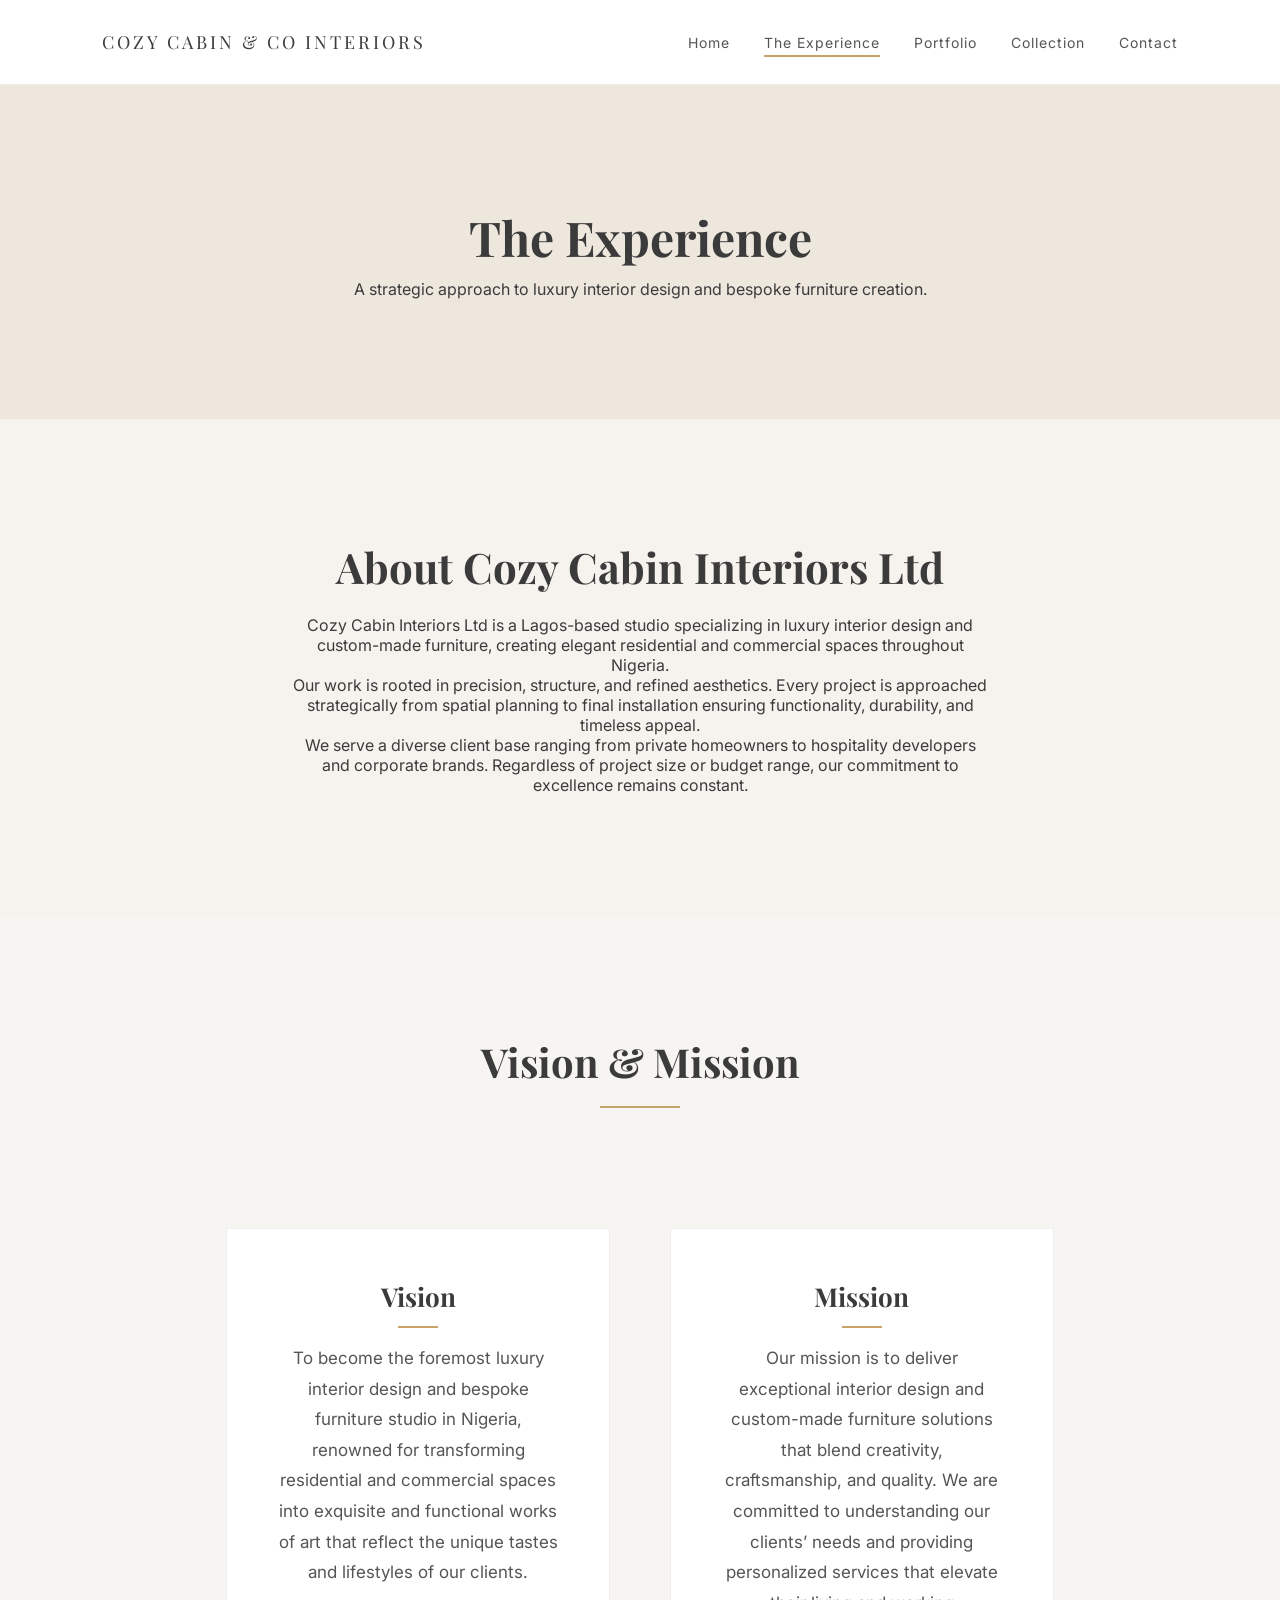
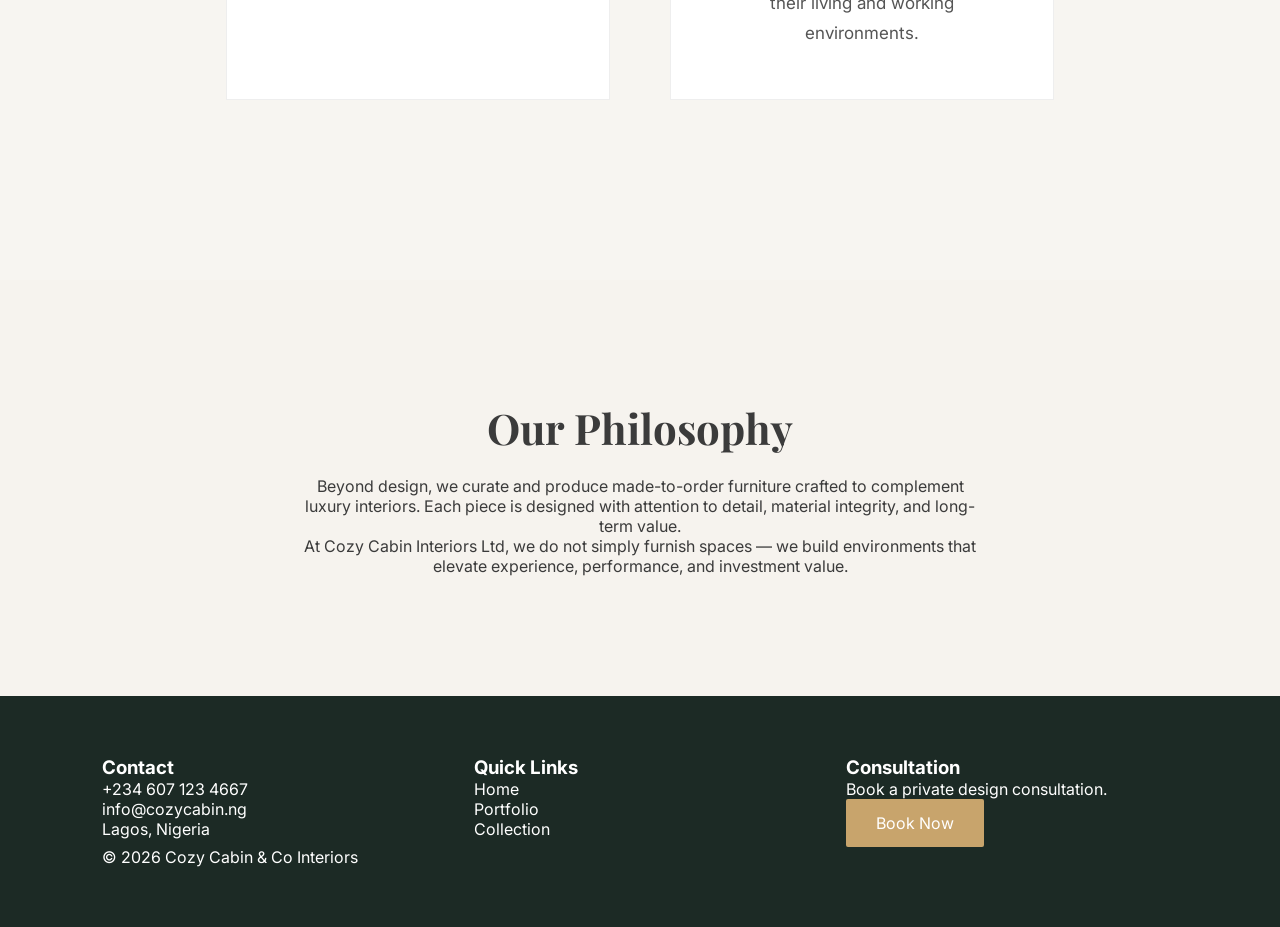
==== about.html @ 45fb8bc0 "Add files via upload" ====
<!DOCTYPE html>
<html lang="en">

<head>

<meta charset="UTF-8">
<meta name="viewport" content="width=device-width, initial-scale=1.0">

<title>The Experience | Cozy Cabin & Co Interiors</title>

<link rel="stylesheet" href="style.css">

<link href="https://fonts.googleapis.com/css2?family=Playfair+Display:wght@400;500;600&family=Inter:wght@300;400;500&display=swap" rel="stylesheet">

</head>

<body>


<header class="navbar">

<div class="logo">COZY CABIN & CO INTERIORS</div>

<nav>

<a href="index.html">Home</a>
<a href="about.html" class="active">The Experience</a>
<a href="portfolio.html">Portfolio</a>
<a href="shop.html">Collection</a>
<a href="contact.html">Contact</a>

</nav>

</header>



<!-- PAGE HERO -->

<section class="page-hero">

<h1>The Experience</h1>

<p>
A strategic approach to luxury interior design and bespoke furniture creation.
</p>

</section>



<!-- COMPANY INTRO -->

<section class="intro">

<h2>About Cozy Cabin Interiors Ltd</h2>

<p>
Cozy Cabin Interiors Ltd is a Lagos-based studio specializing in luxury interior design and custom-made furniture, creating elegant residential and commercial spaces throughout Nigeria.
</p>

<p>
Our work is rooted in precision, structure, and refined aesthetics. Every project is approached strategically from spatial planning to final installation ensuring functionality, durability, and timeless appeal.
</p>

<p>
We serve a diverse client base ranging from private homeowners to hospitality developers and corporate brands. Regardless of project size or budget range, our commitment to excellence remains constant.
</p>

</section>



<!-- VISION & MISSION -->

<section class="portfolio-preview">

<h2>Vision & Mission</h2>

<div class="vision-grid">

<div class="vision-card">

<h3>Vision</h3>

<p>
To become the foremost luxury interior design and bespoke furniture studio in Nigeria, renowned for transforming residential and commercial spaces into exquisite and functional works of art that reflect the unique tastes and lifestyles of our clients.
</p>

</div>


<div class="vision-card">

<h3>Mission</h3>

<p>
Our mission is to deliver exceptional interior design and custom-made furniture solutions that blend creativity, craftsmanship, and quality. We are committed to understanding our clients’ needs and providing personalized services that elevate their living and working environments.
</p>

</div>

</div>

</section>



<!-- COMPANY PHILOSOPHY -->

<section class="intro">

<h2>Our Philosophy</h2>

<p>
Beyond design, we curate and produce made-to-order furniture crafted to complement luxury interiors. Each piece is designed with attention to detail, material integrity, and long-term value.
</p>

<p>
At Cozy Cabin Interiors Ltd, we do not simply furnish spaces — we build environments that elevate experience, performance, and investment value.
</p>

</section>



<footer>

<div class="footer-grid">

<div>

<h3>Contact</h3>

<p>+234 607 123 4667</p>
<p>info@cozycabin.ng</p>
<p>Lagos, Nigeria</p>

</div>


<div>

<h3>Quick Links</h3>

<p><a href="index.html">Home</a></p>
<p><a href="portfolio.html">Portfolio</a></p>
<p><a href="shop.html">Collection</a></p>

</div>


<div>

<h3>Consultation</h3>

<p>Book a private design consultation.</p>

<a href="contact.html" class="primary-btn">Book Now</a>

</div>

</div>

<p class="copyright">© 2026 Cozy Cabin & Co Interiors</p>

</footer>


<script>

const sections = document.querySelectorAll(".fade-section");

window.addEventListener("scroll", () => {

sections.forEach(section => {

const position = section.getBoundingClientRect().top;
const screenPosition = window.innerHeight / 1.2;

if(position < screenPosition){
section.classList.add("visible");
}

});

});

</script>

</body>
</html>
---- style.css ----
html {
scroll-behavior: smooth;
}

/* GLOBAL */

*{
margin:0;
padding:0;
box-sizing:border-box;
}

body{
font-family:'Inter',sans-serif;
background:#f6f3ee;
color:#3b3b3b;
}


/* NAVBAR */

.navbar{
display:flex;
justify-content:space-between;
align-items:center;
padding:30px 8%;
background:white;
border-bottom:1px solid #eee;
}

.logo{
font-family:'Playfair Display',serif;
letter-spacing:3px;
font-size:18px;
}

nav a{
margin-left:30px;
text-decoration:none;
color:#555;
font-size:14px;
letter-spacing:1px;
position:relative;
}

nav a::after{
content:'';
height:2px;
width:0%;
background:#c7a36a;
position:absolute;
bottom:-6px;
left:0;
transition:0.3s;
}

nav a:hover::after{
width:100%;
}

nav a.active::after{
width:100%;
}


/* HERO SECTION */

.hero{
position:relative;
height:90vh;
background:url("images/portfolio/p1.jpg") center/cover no-repeat;
display:flex;
align-items:center;
padding:0 8%;
color:white;
}

.hero-overlay{
position:absolute;
top:0;
left:0;
width:100%;
height:100%;
background:rgba(0,0,0,0.35);
}

.hero-content{
position:relative;
max-width:600px;
}

.hero h1{
font-family:'Playfair Display',serif;
font-size:60px;
line-height:1.1;
margin-bottom:20px;
}

.hero p{
font-size:18px;
line-height:1.6;
margin-bottom:30px;
}

.hero-buttons{
display:flex;
gap:15px;
flex-wrap:wrap;
}


/* BUTTONS */


.primary-btn{

background:#c7a36a;
color:white;
padding:14px 28px;
text-decoration:none;
display:inline-block;
transition:0.3s;
border-radius:2px;

}

.primary-btn:hover{

background:#b8955d;
transform:translateY(-2px);

}

.secondary-btn{

border:1px solid white;
padding:14px 28px;
color:white;
text-decoration:none;
display:inline-block;
transition:0.3s;

}

.secondary-btn:hover{

background:white;
color:#333;
}


/* INTRO */

.intro{
padding:120px 8%;
text-align:center;
max-width:900px;
margin:auto;
}

.intro h2{
font-family:'Playfair Display',serif;
font-size:42px;
margin-bottom:20px;
}


/* PORTFOLIO */

.portfolio-grid{
display:grid;
grid-template-columns:repeat(4,1fr);
gap:20px;
padding:80px 8%;
}

.portfolio-item img{
width:100%;
height:240px;
object-fit:cover;
transition:0.4s;
}

.portfolio-item img:hover{
transform:scale(1.05);
}


/* PAGE HERO */

.page-hero{
padding:120px 8%;
text-align:center;
background:#ede7de;
}

.page-hero h1{
font-family:'Playfair Display',serif;
font-size:48px;
margin-bottom:10px;
}


/* COLLECTION GRID */

.collection-grid{
display:grid;
grid-template-columns:repeat(3,1fr);
gap:30px;
padding:80px 8%;
}

.collection-card{
position:relative;
overflow:hidden;
cursor:pointer;
}

.collection-card img{
width:100%;
height:320px;
object-fit:cover;
transition:0.5s;
}

.collection-card:hover img{
transform:scale(1.08);
}

.collection-overlay{
position:absolute;
bottom:0;
left:0;
width:100%;
padding:25px;
background:linear-gradient(transparent,rgba(0,0,0,0.7));
color:white;
}

.collection-overlay h3{
font-family:'Playfair Display',serif;
font-size:22px;
}


/* CONTACT */

.contact-section{
padding:120px 8%;
}

.contact-form input,
.contact-form textarea{
width:100%;
padding:16px;
margin-bottom:20px;
border:1px solid #e6e1d8;
font-family:'Inter';
}

.contact-form textarea{
height:140px;
}


/* FOOTER */

footer{
background:#1c2a25;
color:white;
padding:60px 8%;
}

.footer-grid{
display:grid;
grid-template-columns:repeat(3,1fr);
gap:40px;
}

footer a{
color:white;
text-decoration:none;
}


/* MOBILE STYLES */

@media(max-width:768px){

.navbar{
flex-direction:column;
align-items:flex-start;
padding:20px;
}

.logo{
margin-bottom:15px;
}

nav{
display:flex;
flex-wrap:wrap;
gap:12px;
}

nav a{
margin:0;
font-size:14px;
}


/* HERO MOBILE */

.hero{
height:auto;
padding:100px 25px;
}

.hero h1{
font-size:38px;
}

.hero p{
font-size:16px;
}

.hero-buttons{
flex-direction:column;
}

.primary-btn,
.secondary-btn{
width:100%;
text-align:center;
}


/* PORTFOLIO MOBILE */

.portfolio-grid{
grid-template-columns:repeat(2,1fr);
gap:15px;
}


/* COLLECTION MOBILE */

.collection-grid{
grid-template-columns:1fr;
}


/* FOOTER MOBILE */

.footer-grid{
grid-template-columns:1fr;
text-align:center;
}

}

/* PORTFOLIO PREMIUM HOVER */

.portfolio-item{
position:relative;
overflow:hidden;
}

.portfolio-item img{
width:100%;
height:260px;
object-fit:cover;
transition:0.5s;
}

.portfolio-item:hover img{
transform:scale(1.08);
}

.portfolio-overlay{

position:absolute;
bottom:0;
left:0;
width:100%;
padding:25px;

background:linear-gradient(transparent,rgba(0,0,0,0.75));

color:white;

opacity:0;
transition:0.4s;

}

.portfolio-item:hover .portfolio-overlay{

opacity:1;

}

.portfolio-overlay h3{

font-family:'Playfair Display',serif;
font-size:20px;
margin-bottom:5px;

}

.portfolio-overlay p{

font-size:14px;
opacity:0.8;

}

/* PORTFOLIO PREMIUM HOVER */

.portfolio-item{
position:relative;
overflow:hidden;
}

.portfolio-item img{
width:100%;
height:260px;
object-fit:cover;
transition:0.5s;
}

.portfolio-item:hover img{
transform:scale(1.08);
}

.portfolio-overlay{

position:absolute;
bottom:0;
left:0;
width:100%;
padding:25px;

background:linear-gradient(transparent,rgba(0,0,0,0.75));

color:white;

opacity:0;
transition:0.4s;

}

.portfolio-item:hover .portfolio-overlay{

opacity:1;

}

.portfolio-overlay h3{

font-family:'Playfair Display',serif;
font-size:20px;
margin-bottom:5px;

}

.portfolio-overlay p{

font-size:14px;
opacity:0.8;

}

/* PAGE FADE TRANSITION */

body{
opacity:0;
animation:fadeIn 0.6s ease forwards;
}

@keyframes fadeIn{

from{
opacity:0;
transform:translateY(10px);
}

to{
opacity:1;
transform:translateY(0);
}

}


/* SMOOTH SCROLL */

html{
scroll-behavior:smooth;
}

/* WHATSAPP CHAT BUTTON */

.whatsapp-chat{

position:fixed;
bottom:25px;
right:25px;

width:60px;
height:60px;

background:#25D366;
color:white;

display:flex;
align-items:center;
justify-content:center;

font-size:28px;

border-radius:50%;

text-decoration:none;

box-shadow:0 6px 15px rgba(0,0,0,0.25);

z-index:999;

transition:0.3s;

}

.whatsapp-chat:hover{

transform:scale(1.1);

}

/* WHATSAPP CHAT BUTTON */

.whatsapp-chat{

position:fixed;
bottom:25px;
right:25px;

width:60px;
height:60px;

background:#25D366;
color:white;

display:flex;
align-items:center;
justify-content:center;

font-size:28px;

border-radius:50%;

text-decoration:none;

box-shadow:0 6px 15px rgba(0,0,0,0.25);

z-index:999;

transition:0.3s;

}

.whatsapp-chat:hover{

transform:scale(1.1);

}

/* VISION GRID */

.vision-grid{

display:grid;
grid-template-columns:repeat(2,1fr);
gap:40px;
padding:60px 8%;

}

.vision-card{

background:white;
padding:40px;
border:1px solid #eee;

}

.vision-card h3{

font-family:'Playfair Display',serif;
margin-bottom:15px;

}


/* MOBILE */

@media(max-width:768px){

.vision-grid{

grid-template-columns:1fr;

}

}

/* VISION & MISSION SECTION */

.portfolio-preview{

padding:120px 8%;
text-align:center;
background:#f7f5f1;

}

.portfolio-preview h2{

font-family:'Playfair Display',serif;
font-size:40px;
margin-bottom:60px;
position:relative;

}


/* gold line under title */

.portfolio-preview h2::after{

content:"";
display:block;
width:80px;
height:2px;
background:#c8a46c;
margin:18px auto 0;

}


/* GRID */

.vision-grid{

display:grid;
grid-template-columns:repeat(2,1fr);
gap:60px;
max-width:1000px;
margin:auto;

}


/* CARDS */

.vision-card{

background:white;
padding:50px;
border:1px solid #eee;
transition:all .4s ease;

}


/* hover luxury effect */

.vision-card:hover{

transform:translateY(-8px);
box-shadow:0 20px 50px rgba(0,0,0,0.08);

}


.vision-card h3{

font-family:'Playfair Display',serif;
font-size:26px;
margin-bottom:15px;
position:relative;

}


/* gold underline */

.vision-card h3::after{

content:"";
display:block;
width:40px;
height:2px;
background:#c8a46c;
margin:12px auto;

}


.vision-card p{

font-size:17px;
line-height:1.8;
color:#555;

}


/* MOBILE */

@media(max-width:768px){

.vision-grid{

grid-template-columns:1fr;
gap:30px;

}

}

.primary-btn{

background:#c8a46c;
color:white;
padding:14px 30px;
text-decoration:none;
display:inline-block;
transition:all .4s ease;
border-radius:2px;

}

.primary-btn:hover{

background:#b8965a;
transform:translateY(-2px);
box-shadow:0 10px 25px rgba(0,0,0,0.2);

}

.fade-section{
opacity:0;
transform:translateY(40px);
transition:all 1s ease;
}

.fade-section.visible{
opacity:1;
transform:translateY(0);
}

/* PORTFOLIO GRID */

.portfolio-grid{

display:grid;
grid-template-columns:repeat(3,1fr);
gap:30px;
padding:80px 8%;

}

.portfolio-grid img{

width:100%;
height:320px;
object-fit:cover;
border-radius:4px;

}


/* MOBILE */

@media(max-width:768px){

.portfolio-grid{

grid-template-columns:1fr;

}

}
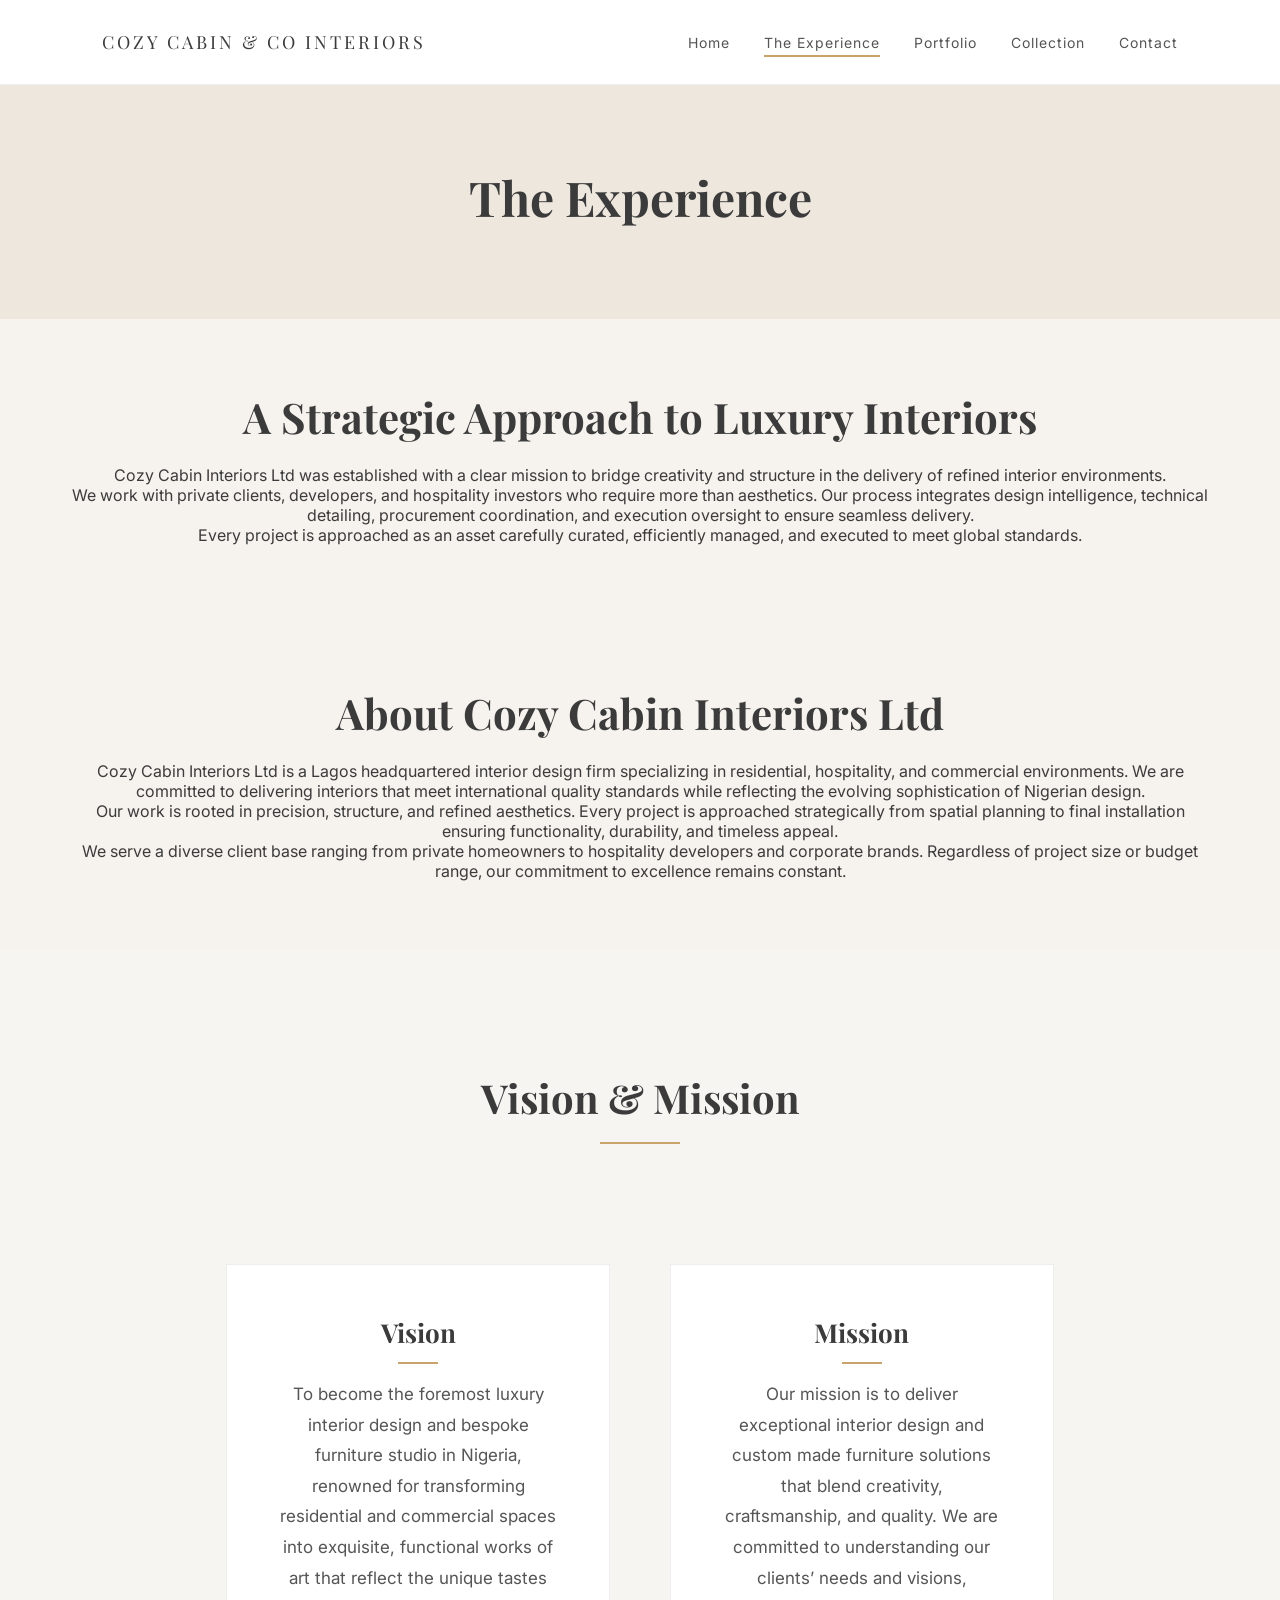
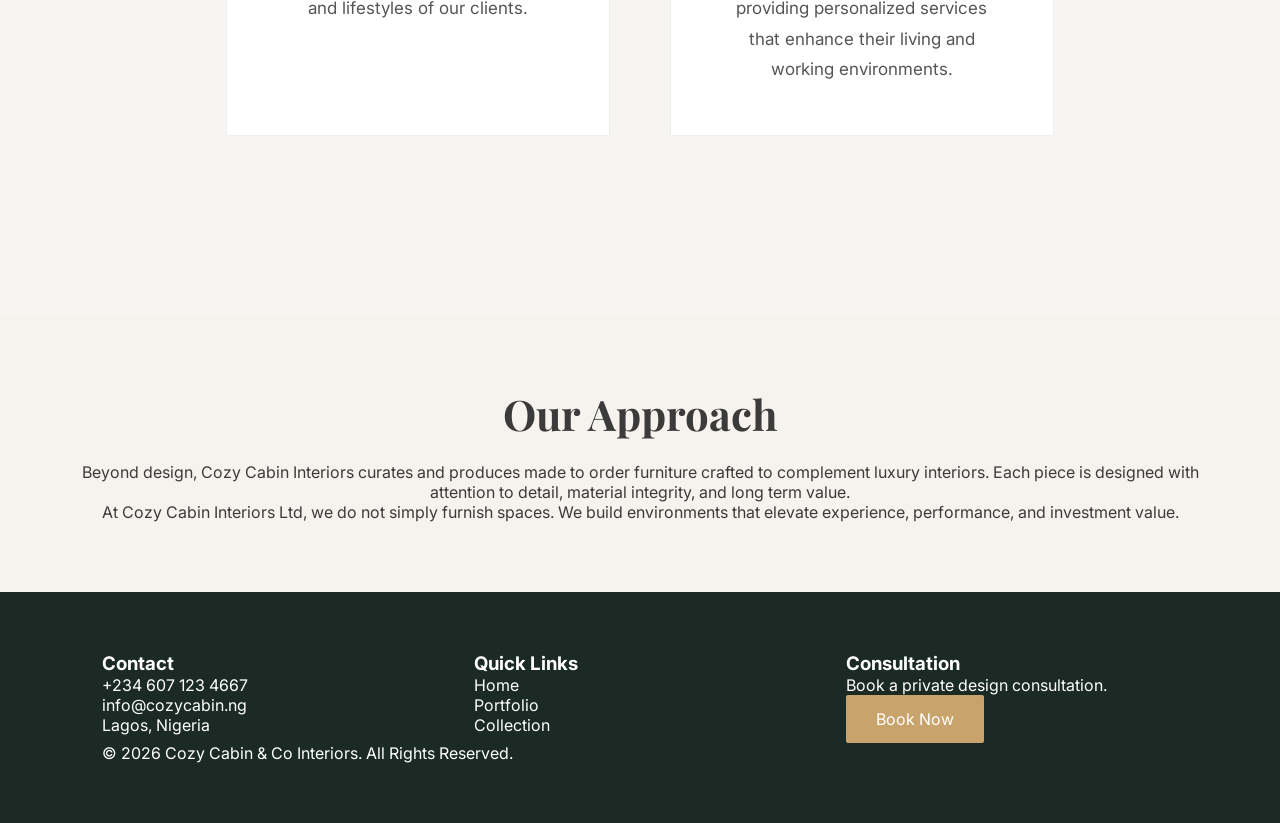
==== commit 48324c61: "Add files via upload" ====
--- a/about.html
+++ b/about.html
@@ -16,47 +16,54 @@
 
 <body>
 
-
 <header class="navbar">
 
 <div class="logo">COZY CABIN & CO INTERIORS</div>
 
 <nav>
-
 <a href="index.html">Home</a>
 <a href="about.html" class="active">The Experience</a>
 <a href="portfolio.html">Portfolio</a>
 <a href="shop.html">Collection</a>
 <a href="contact.html">Contact</a>
-
 </nav>
 
 </header>
 
 
-
-<!-- PAGE HERO -->
-
 <section class="page-hero">
 
 <h1>The Experience</h1>
+<p>
+
+</section>
+
+
+<section class="intro">
+
+<h2>A Strategic Approach to Luxury Interiors</h2>
 
 <p>
-A strategic approach to luxury interior design and bespoke furniture creation.
+Cozy Cabin Interiors Ltd was established with a clear mission to bridge creativity and structure in the delivery of refined interior environments.
+</p>
+
+<p>
+We work with private clients, developers, and hospitality investors who require more than aesthetics. Our process integrates design intelligence, technical detailing, procurement coordination, and execution oversight to ensure seamless delivery.
+</p>
+
+<p>
+Every project is approached as an asset carefully curated, efficiently managed, and executed to meet global standards.
 </p>
 
 </section>
 
-
-
-<!-- COMPANY INTRO -->
 
 <section class="intro">
 
 <h2>About Cozy Cabin Interiors Ltd</h2>
 
 <p>
-Cozy Cabin Interiors Ltd is a Lagos-based studio specializing in luxury interior design and custom-made furniture, creating elegant residential and commercial spaces throughout Nigeria.
+Cozy Cabin Interiors Ltd is a Lagos headquartered interior design firm specializing in residential, hospitality, and commercial environments. We are committed to delivering interiors that meet international quality standards while reflecting the evolving sophistication of Nigerian design.
 </p>
 
 <p>
@@ -70,9 +77,6 @@
 </section>
 
 
-
-<!-- VISION & MISSION -->
-
 <section class="portfolio-preview">
 
 <h2>Vision & Mission</h2>
@@ -84,7 +88,7 @@
 <h3>Vision</h3>
 
 <p>
-To become the foremost luxury interior design and bespoke furniture studio in Nigeria, renowned for transforming residential and commercial spaces into exquisite and functional works of art that reflect the unique tastes and lifestyles of our clients.
+To become the foremost luxury interior design and bespoke furniture studio in Nigeria, renowned for transforming residential and commercial spaces into exquisite, functional works of art that reflect the unique tastes and lifestyles of our clients.
 </p>
 
 </div>
@@ -95,7 +99,7 @@
 <h3>Mission</h3>
 
 <p>
-Our mission is to deliver exceptional interior design and custom-made furniture solutions that blend creativity, craftsmanship, and quality. We are committed to understanding our clients’ needs and providing personalized services that elevate their living and working environments.
+Our mission is to deliver exceptional interior design and custom made furniture solutions that blend creativity, craftsmanship, and quality. We are committed to understanding our clients’ needs and visions, providing personalized services that enhance their living and working environments.
 </p>
 
 </div>
@@ -105,23 +109,19 @@
 </section>
 
 
-
-<!-- COMPANY PHILOSOPHY -->
-
 <section class="intro">
 
-<h2>Our Philosophy</h2>
+<h2>Our Approach</h2>
 
 <p>
-Beyond design, we curate and produce made-to-order furniture crafted to complement luxury interiors. Each piece is designed with attention to detail, material integrity, and long-term value.
+Beyond design, Cozy Cabin Interiors curates and produces made to order furniture crafted to complement luxury interiors. Each piece is designed with attention to detail, material integrity, and long term value.
 </p>
 
 <p>
-At Cozy Cabin Interiors Ltd, we do not simply furnish spaces — we build environments that elevate experience, performance, and investment value.
+At Cozy Cabin Interiors Ltd, we do not simply furnish spaces. We build environments that elevate experience, performance, and investment value.
 </p>
 
 </section>
-
 
 
 <footer>
@@ -162,7 +162,7 @@
 
 </div>
 
-<p class="copyright">© 2026 Cozy Cabin & Co Interiors</p>
+<p class="copyright">© 2026 Cozy Cabin & Co Interiors. All Rights Reserved.</p>
 
 </footer>
 
--- a/style.css
+++ b/style.css
@@ -152,9 +152,9 @@
 /* INTRO */
 
 .intro{
-padding:120px 8%;
+padding: 70px;px 8%;
 text-align:center;
-max-width:900px;
+max: width 1000px;px;
 margin:auto;
 }
 
@@ -189,7 +189,7 @@
 /* PAGE HERO */
 
 .page-hero{
-padding:120px 8%;
+padding: 80px;px 8%;
 text-align:center;
 background:#ede7de;
 }
@@ -791,4 +791,17 @@
 
 }
 
+}
+
+img {
+width: 100%;
+height: auto;
+display: block;
+}
+
+.portfolio-grid {
+display: grid;
+grid-template-columns: repeat(auto-fit, minmax(250px, 1fr));
+gap: 20px;
+padding: 40px 8%;
 }
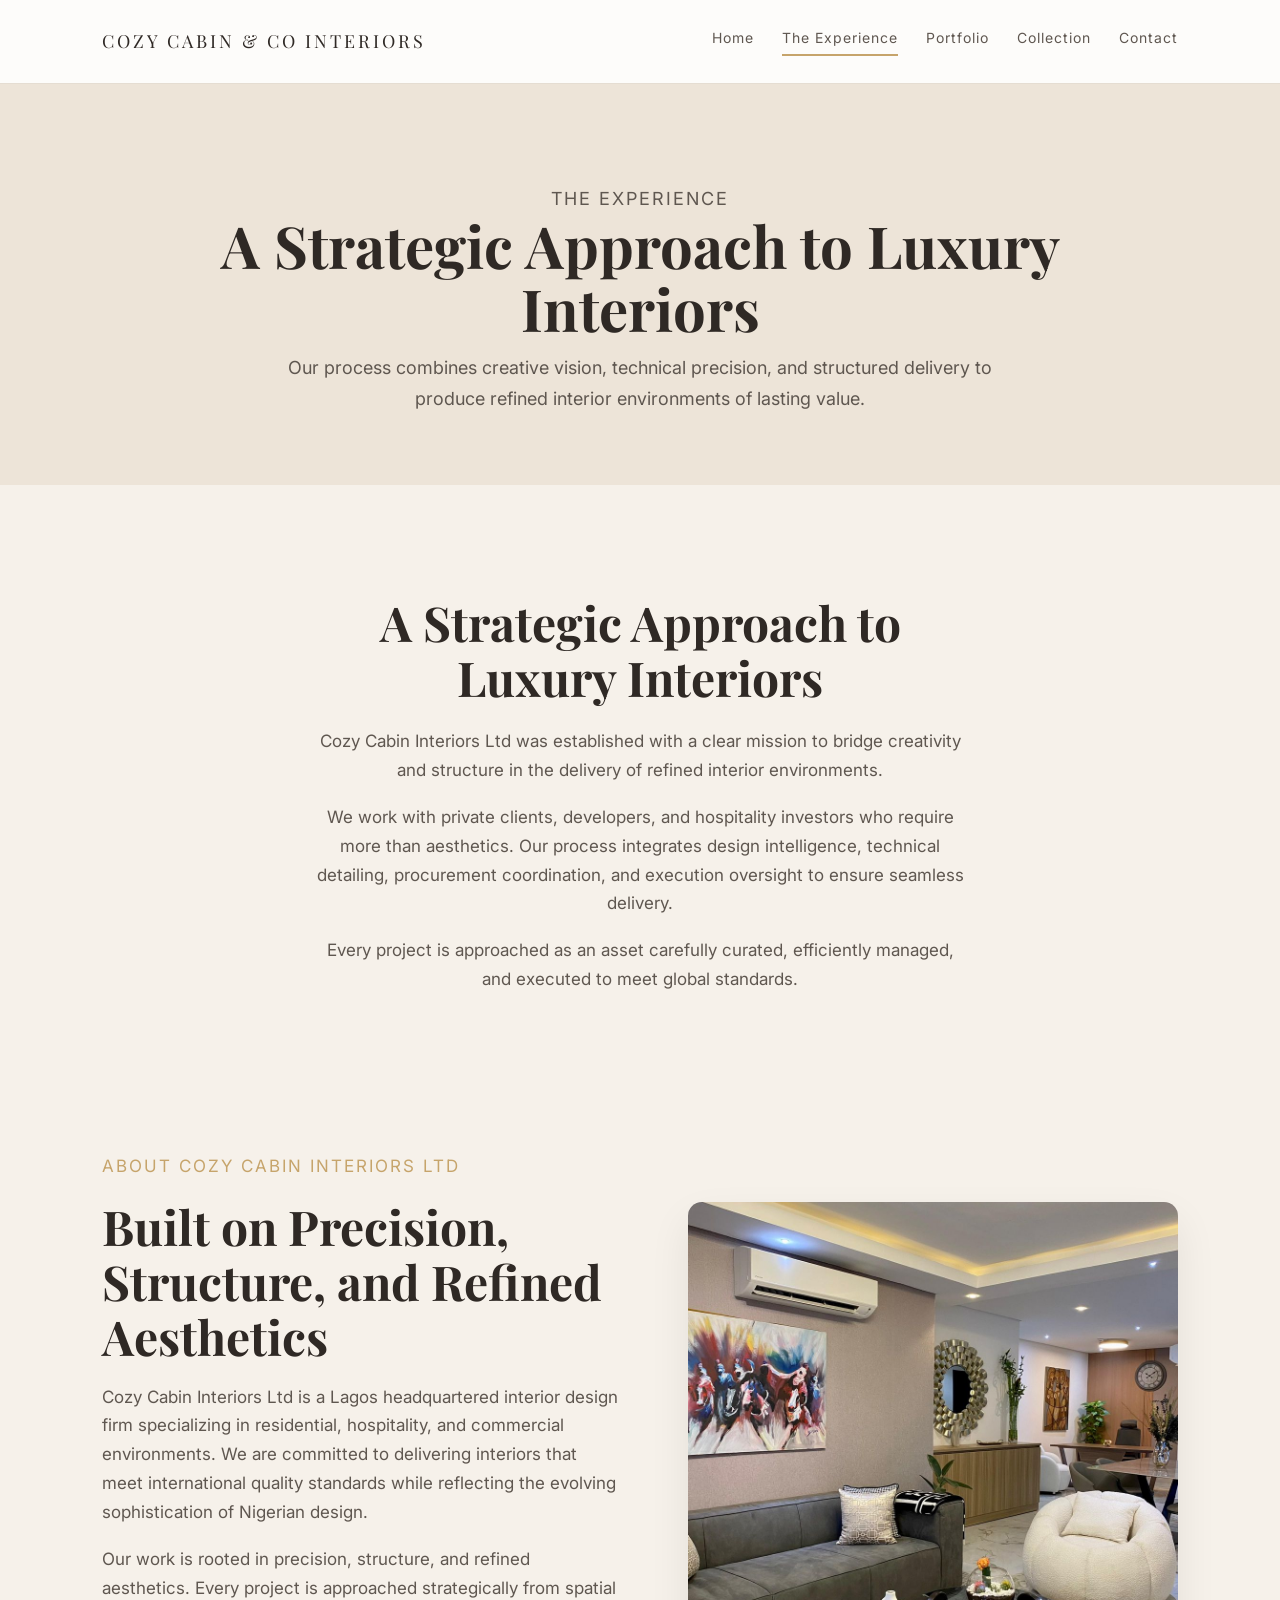
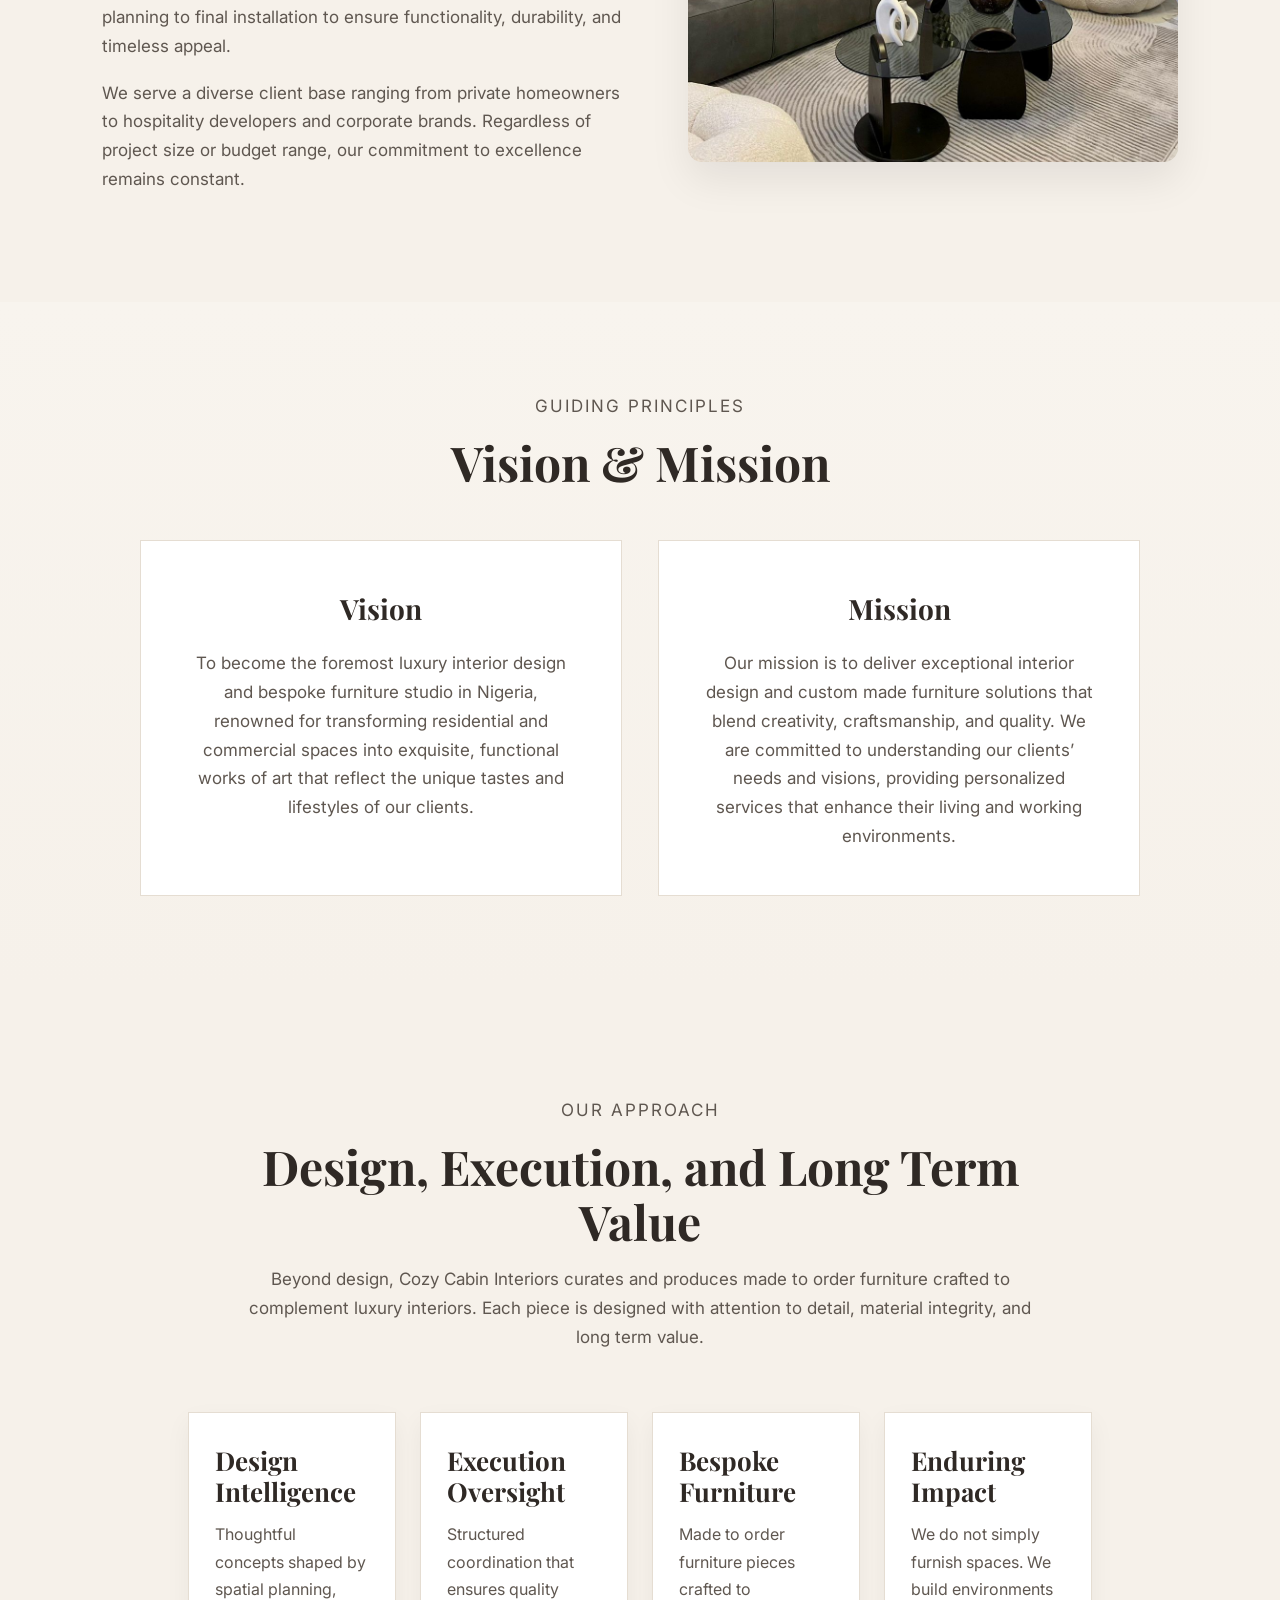
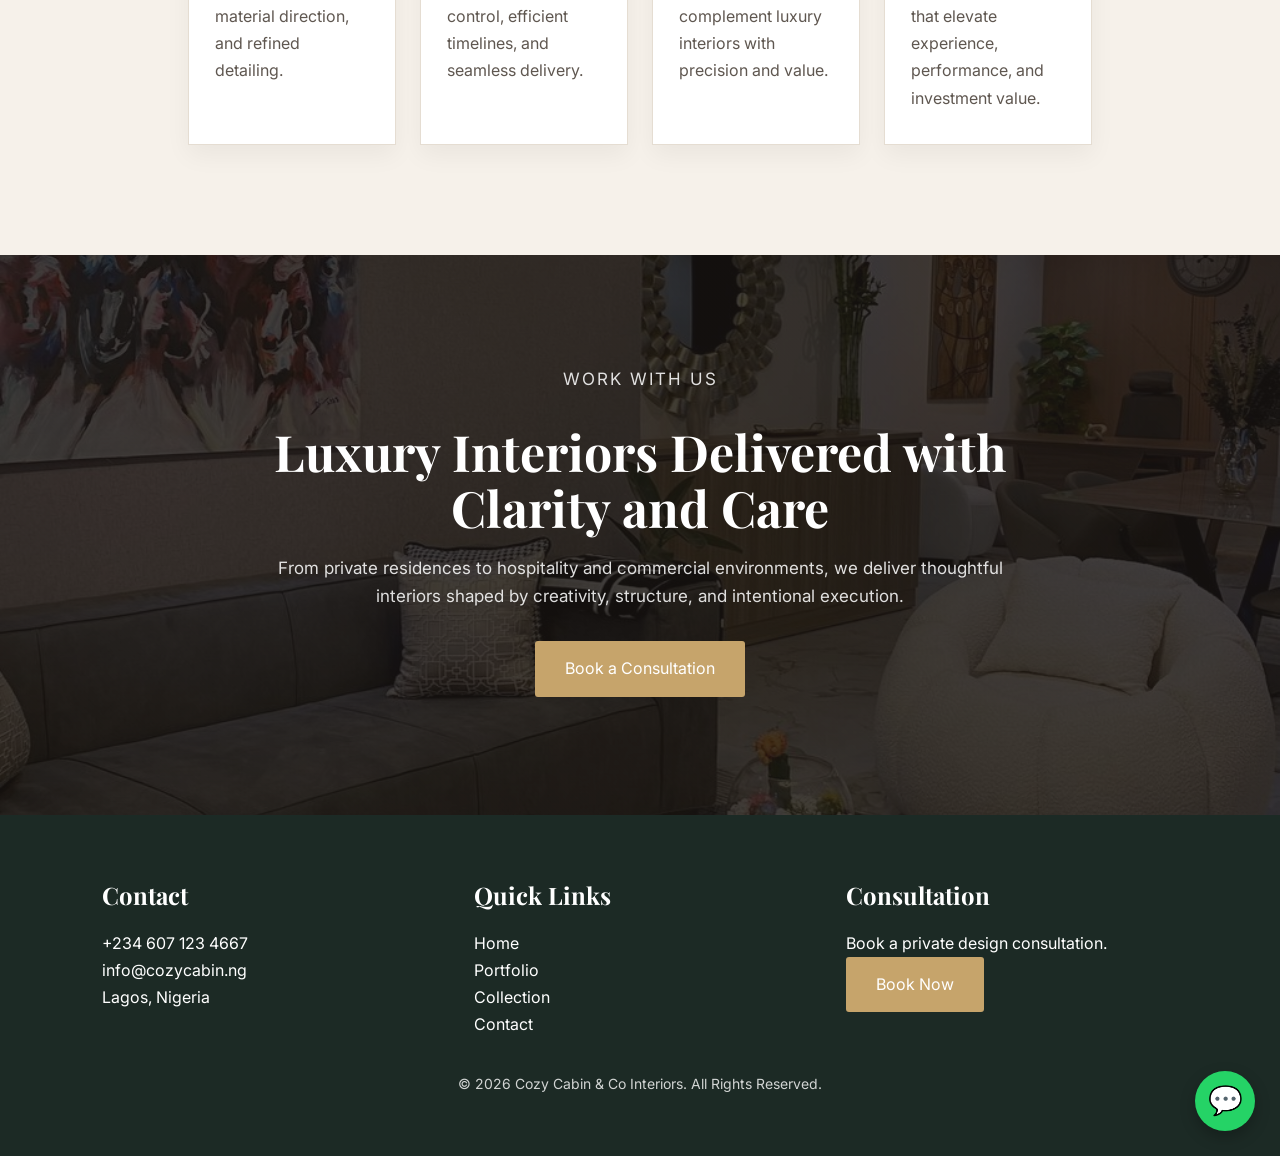
==== commit 9db2d582: "Add files via upload" ====
--- a/about.html
+++ b/about.html
@@ -2,190 +2,197 @@
 <html lang="en">
 
 <head>
-
 <meta charset="UTF-8">
 <meta name="viewport" content="width=device-width, initial-scale=1.0">
 
 <title>The Experience | Cozy Cabin & Co Interiors</title>
 
 <link rel="stylesheet" href="style.css">
-
-<link href="https://fonts.googleapis.com/css2?family=Playfair+Display:wght@400;500;600&family=Inter:wght@300;400;500&display=swap" rel="stylesheet">
-
+<link href="https://fonts.googleapis.com/css2?family=Playfair+Display:wght@400;500;600;700&family=Inter:wght@300;400;500;600&display=swap" rel="stylesheet">
 </head>
 
 <body>
 
 <header class="navbar">
+  <div class="logo">COZY CABIN & CO INTERIORS</div>
 
-<div class="logo">COZY CABIN & CO INTERIORS</div>
-
-<nav>
-<a href="index.html">Home</a>
-<a href="about.html" class="active">The Experience</a>
-<a href="portfolio.html">Portfolio</a>
-<a href="shop.html">Collection</a>
-<a href="contact.html">Contact</a>
-</nav>
-
+  <nav>
+    <a href="index.html">Home</a>
+    <a href="about.html" class="active">The Experience</a>
+    <a href="portfolio.html">Portfolio</a>
+    <a href="shop.html">Collection</a>
+    <a href="contact.html">Contact</a>
+  </nav>
 </header>
 
-
+<!-- HERO -->
 <section class="page-hero">
-
-<h1>The Experience</h1>
-<p>
-
+  <p class="section-tag">The Experience</p>
+  <h1>A Strategic Approach to Luxury Interiors</h1>
+  <p>
+    Our process combines creative vision, technical precision, and structured delivery to produce refined interior environments of lasting value.
+  </p>
 </section>
 
+<!-- STRATEGIC INTRO -->
+<section class="intro intro-narrow fade-section">
+  <h2>A Strategic Approach to Luxury Interiors</h2>
 
-<section class="intro">
+  <p>
+    Cozy Cabin Interiors Ltd was established with a clear mission to bridge creativity and structure in the delivery of refined interior environments.
+  </p>
 
-<h2>A Strategic Approach to Luxury Interiors</h2>
+  <p>
+    We work with private clients, developers, and hospitality investors who require more than aesthetics. Our process integrates design intelligence, technical detailing, procurement coordination, and execution oversight to ensure seamless delivery.
+  </p>
 
-<p>
-Cozy Cabin Interiors Ltd was established with a clear mission to bridge creativity and structure in the delivery of refined interior environments.
-</p>
-
-<p>
-We work with private clients, developers, and hospitality investors who require more than aesthetics. Our process integrates design intelligence, technical detailing, procurement coordination, and execution oversight to ensure seamless delivery.
-</p>
-
-<p>
-Every project is approached as an asset carefully curated, efficiently managed, and executed to meet global standards.
-</p>
-
+  <p>
+    Every project is approached as an asset carefully curated, efficiently managed, and executed to meet global standards.
+  </p>
 </section>
 
+<!-- SPLIT STORY SECTION -->
+<section class="split-section fade-section">
+  <div class="split-text">
+    <p class="section-tag">About Cozy Cabin Interiors Ltd</p>
+    <h2>Built on Precision, Structure, and Refined Aesthetics</h2>
 
-<section class="intro">
+    <p>
+      Cozy Cabin Interiors Ltd is a Lagos headquartered interior design firm specializing in residential, hospitality, and commercial environments. We are committed to delivering interiors that meet international quality standards while reflecting the evolving sophistication of Nigerian design.
+    </p>
 
-<h2>About Cozy Cabin Interiors Ltd</h2>
+    <p>
+      Our work is rooted in precision, structure, and refined aesthetics. Every project is approached strategically from spatial planning to final installation to ensure functionality, durability, and timeless appeal.
+    </p>
 
-<p>
-Cozy Cabin Interiors Ltd is a Lagos headquartered interior design firm specializing in residential, hospitality, and commercial environments. We are committed to delivering interiors that meet international quality standards while reflecting the evolving sophistication of Nigerian design.
-</p>
+    <p>
+      We serve a diverse client base ranging from private homeowners to hospitality developers and corporate brands. Regardless of project size or budget range, our commitment to excellence remains constant.
+    </p>
+  </div>
 
-<p>
-Our work is rooted in precision, structure, and refined aesthetics. Every project is approached strategically from spatial planning to final installation ensuring functionality, durability, and timeless appeal.
-</p>
-
-<p>
-We serve a diverse client base ranging from private homeowners to hospitality developers and corporate brands. Regardless of project size or budget range, our commitment to excellence remains constant.
-</p>
-
+  <div class="split-image">
+    <img src="images/portfolio/p3.jpg" alt="Luxury interior experience">
+  </div>
 </section>
 
+<!-- VISION + MISSION -->
+<section class="portfolio-preview fade-section">
+  <div class="section-head">
+    <p class="section-tag">Guiding Principles</p>
+    <h2>Vision & Mission</h2>
+  </div>
 
-<section class="portfolio-preview">
+  <div class="vision-grid">
 
-<h2>Vision & Mission</h2>
+    <div class="vision-card">
+      <h3>Vision</h3>
+      <p>
+        To become the foremost luxury interior design and bespoke furniture studio in Nigeria, renowned for transforming residential and commercial spaces into exquisite, functional works of art that reflect the unique tastes and lifestyles of our clients.
+      </p>
+    </div>
 
-<div class="vision-grid">
+    <div class="vision-card">
+      <h3>Mission</h3>
+      <p>
+        Our mission is to deliver exceptional interior design and custom made furniture solutions that blend creativity, craftsmanship, and quality. We are committed to understanding our clients’ needs and visions, providing personalized services that enhance their living and working environments.
+      </p>
+    </div>
 
-<div class="vision-card">
-
-<h3>Vision</h3>
-
-<p>
-To become the foremost luxury interior design and bespoke furniture studio in Nigeria, renowned for transforming residential and commercial spaces into exquisite, functional works of art that reflect the unique tastes and lifestyles of our clients.
-</p>
-
-</div>
-
-
-<div class="vision-card">
-
-<h3>Mission</h3>
-
-<p>
-Our mission is to deliver exceptional interior design and custom made furniture solutions that blend creativity, craftsmanship, and quality. We are committed to understanding our clients’ needs and visions, providing personalized services that enhance their living and working environments.
-</p>
-
-</div>
-
-</div>
-
+  </div>
 </section>
 
+<!-- APPROACH -->
+<section class="soft-section fade-section">
+  <div class="section-head">
+    <p class="section-tag">Our Approach</p>
+    <h2>Design, Execution, and Long Term Value</h2>
+    <p>
+      Beyond design, Cozy Cabin Interiors curates and produces made to order furniture crafted to complement luxury interiors. Each piece is designed with attention to detail, material integrity, and long term value.
+    </p>
+  </div>
 
-<section class="intro">
+  <div class="services-grid">
 
-<h2>Our Approach</h2>
+    <div class="service-card">
+      <h3>Design Intelligence</h3>
+      <p>Thoughtful concepts shaped by spatial planning, material direction, and refined detailing.</p>
+    </div>
 
-<p>
-Beyond design, Cozy Cabin Interiors curates and produces made to order furniture crafted to complement luxury interiors. Each piece is designed with attention to detail, material integrity, and long term value.
-</p>
+    <div class="service-card">
+      <h3>Execution Oversight</h3>
+      <p>Structured coordination that ensures quality control, efficient timelines, and seamless delivery.</p>
+    </div>
 
-<p>
-At Cozy Cabin Interiors Ltd, we do not simply furnish spaces. We build environments that elevate experience, performance, and investment value.
-</p>
+    <div class="service-card">
+      <h3>Bespoke Furniture</h3>
+      <p>Made to order furniture pieces crafted to complement luxury interiors with precision and value.</p>
+    </div>
 
+    <div class="service-card">
+      <h3>Enduring Impact</h3>
+      <p>We do not simply furnish spaces. We build environments that elevate experience, performance, and investment value.</p>
+    </div>
+
+  </div>
 </section>
 
+<!-- CTA -->
+<section class="dark-section fade-section">
+  <div class="dark-section-inner">
+    <p class="section-tag light-tag">Work With Us</p>
+    <h2>Luxury Interiors Delivered with Clarity and Care</h2>
+    <p>
+      From private residences to hospitality and commercial environments, we deliver thoughtful interiors shaped by creativity, structure, and intentional execution.
+    </p>
+    <a href="contact.html" class="primary-btn">Book a Consultation</a>
+  </div>
+</section>
 
+<!-- FOOTER -->
 <footer>
+  <div class="footer-grid">
 
-<div class="footer-grid">
+    <div>
+      <h3>Contact</h3>
+      <p>+234 607 123 4667</p>
+      <p>info@cozycabin.ng</p>
+      <p>Lagos, Nigeria</p>
+    </div>
 
-<div>
+    <div>
+      <h3>Quick Links</h3>
+      <p><a href="index.html">Home</a></p>
+      <p><a href="portfolio.html">Portfolio</a></p>
+      <p><a href="shop.html">Collection</a></p>
+      <p><a href="contact.html">Contact</a></p>
+    </div>
 
-<h3>Contact</h3>
+    <div>
+      <h3>Consultation</h3>
+      <p>Book a private design consultation.</p>
+      <a href="contact.html" class="primary-btn">Book Now</a>
+    </div>
 
-<p>+234 607 123 4667</p>
-<p>info@cozycabin.ng</p>
-<p>Lagos, Nigeria</p>
+  </div>
 
-</div>
-
-
-<div>
-
-<h3>Quick Links</h3>
-
-<p><a href="index.html">Home</a></p>
-<p><a href="portfolio.html">Portfolio</a></p>
-<p><a href="shop.html">Collection</a></p>
-
-</div>
-
-
-<div>
-
-<h3>Consultation</h3>
-
-<p>Book a private design consultation.</p>
-
-<a href="contact.html" class="primary-btn">Book Now</a>
-
-</div>
-
-</div>
-
-<p class="copyright">© 2026 Cozy Cabin & Co Interiors. All Rights Reserved.</p>
-
+  <p class="copyright">© 2026 Cozy Cabin & Co Interiors. All Rights Reserved.</p>
 </footer>
 
+<a href="https://wa.me/2346071234667" class="whatsapp-chat" target="_blank">💬</a>
 
 <script>
-
 const sections = document.querySelectorAll(".fade-section");
 
 window.addEventListener("scroll", () => {
+  sections.forEach(section => {
+    const position = section.getBoundingClientRect().top;
+    const screenPosition = window.innerHeight / 1.15;
 
-sections.forEach(section => {
-
-const position = section.getBoundingClientRect().top;
-const screenPosition = window.innerHeight / 1.2;
-
-if(position < screenPosition){
-section.classList.add("visible");
-}
-
+    if (position < screenPosition) {
+      section.classList.add("visible");
+    }
+  });
 });
-
-});
-
 </script>
 
 </body>
--- a/style.css
+++ b/style.css
@@ -1,807 +1,794 @@
-html {
-scroll-behavior: smooth;
-}
-
-/* GLOBAL */
+:root{
+  --bg-main:#f6f1ea;
+  --bg-soft:#ede4d8;
+  --bg-cream:#f8f4ee;
+  --text-dark:#2f2925;
+  --text-body:#5f5750;
+  --gold:#c6a46b;
+  --gold-deep:#b89257;
+  --deep:#1f1a17;
+  --white:#ffffff;
+  --line:#e5ddd2;
+}
+
+html{
+  scroll-behavior:smooth;
+}
 
 *{
-margin:0;
-padding:0;
-box-sizing:border-box;
+  margin:0;
+  padding:0;
+  box-sizing:border-box;
 }
 
 body{
-font-family:'Inter',sans-serif;
-background:#f6f3ee;
-color:#3b3b3b;
-}
-
+  font-family:'Inter',sans-serif;
+  background:var(--bg-main);
+  color:var(--text-body);
+  line-height:1.7;
+  opacity:0;
+  animation:fadeIn 0.6s ease forwards;
+}
+
+img{
+  width:100%;
+  display:block;
+}
+
+a{
+  text-decoration:none;
+}
+
+@keyframes fadeIn{
+  from{
+    opacity:0;
+    transform:translateY(10px);
+  }
+  to{
+    opacity:1;
+    transform:translateY(0);
+  }
+}
 
 /* NAVBAR */
 
 .navbar{
-display:flex;
-justify-content:space-between;
-align-items:center;
-padding:30px 8%;
-background:white;
-border-bottom:1px solid #eee;
+  display:flex;
+  justify-content:space-between;
+  align-items:center;
+  padding:26px 8%;
+  background:rgba(255,255,255,0.75);
+  border-bottom:1px solid var(--line);
+  position:sticky;
+  top:0;
+  z-index:1000;
+  backdrop-filter:blur(14px);
 }
 
 .logo{
-font-family:'Playfair Display',serif;
-letter-spacing:3px;
-font-size:18px;
+  font-family:'Playfair Display',serif;
+  letter-spacing:3px;
+  font-size:18px;
+  color:var(--text-dark);
+}
+
+nav{
+  display:flex;
+  align-items:center;
+  gap:28px;
 }
 
 nav a{
-margin-left:30px;
-text-decoration:none;
-color:#555;
-font-size:14px;
-letter-spacing:1px;
-position:relative;
+  color:var(--text-body);
+  font-size:14px;
+  letter-spacing:1px;
+  position:relative;
+  padding-bottom:6px;
 }
 
 nav a::after{
-content:'';
-height:2px;
-width:0%;
-background:#c7a36a;
-position:absolute;
-bottom:-6px;
-left:0;
-transition:0.3s;
-}
-
-nav a:hover::after{
-width:100%;
-}
-
+  content:"";
+  position:absolute;
+  left:0;
+  bottom:0;
+  width:0;
+  height:2px;
+  background:var(--gold);
+  transition:0.35s ease;
+}
+
+nav a:hover::after,
 nav a.active::after{
-width:100%;
-}
-
-
-/* HERO SECTION */
+  width:100%;
+}
+
+/* HERO */
 
 .hero{
-position:relative;
-height:90vh;
-background:url("images/portfolio/p1.jpg") center/cover no-repeat;
-display:flex;
-align-items:center;
-padding:0 8%;
-color:white;
+  position:relative;
+  min-height:92vh;
+  display:flex;
+  align-items:center;
+  padding:0 8%;
+  background:url("images/portfolio/p1.jpg") center center/cover no-repeat;
+  background-attachment:fixed;
+  color:var(--white);
 }
 
 .hero-overlay{
-position:absolute;
-top:0;
-left:0;
-width:100%;
-height:100%;
-background:rgba(0,0,0,0.35);
+  position:absolute;
+  inset:0;
+  background:linear-gradient(to right, rgba(25,20,17,0.72), rgba(25,20,17,0.28));
 }
 
 .hero-content{
-position:relative;
-max-width:600px;
+  position:relative;
+  max-width:640px;
+  z-index:1;
+}
+
+.hero-subtitle{
+  font-size:13px;
+  text-transform:uppercase;
+  letter-spacing:2px;
+  margin-bottom:18px;
+  color:rgba(255,255,255,0.85);
 }
 
 .hero h1{
-font-family:'Playfair Display',serif;
-font-size:60px;
-line-height:1.1;
-margin-bottom:20px;
+  font-family:'Playfair Display',serif;
+  font-size:68px;
+  line-height:1.05;
+  margin-bottom:20px;
+  color:var(--white);
+  text-shadow:0 8px 30px rgba(0,0,0,0.35);
 }
 
 .hero p{
-font-size:18px;
-line-height:1.6;
-margin-bottom:30px;
+  font-size:18px;
+  color:rgba(255,255,255,0.9);
+  margin-bottom:32px;
+  max-width:560px;
+  text-shadow:0 4px 18px rgba(0,0,0,0.25);
 }
 
 .hero-buttons{
-display:flex;
-gap:15px;
-flex-wrap:wrap;
-}
-
+  display:flex;
+  gap:14px;
+  flex-wrap:wrap;
+}
 
 /* BUTTONS */
 
-
 .primary-btn{
-
-background:#c7a36a;
-color:white;
-padding:14px 28px;
-text-decoration:none;
-display:inline-block;
-transition:0.3s;
-border-radius:2px;
-
+  background:var(--gold);
+  color:var(--white);
+  padding:14px 30px;
+  display:inline-block;
+  border-radius:3px;
+  transition:all 0.35s ease;
+  border:none;
+  cursor:pointer;
+  position:relative;
+  overflow:hidden;
+}
+
+.primary-btn::after{
+  content:"";
+  position:absolute;
+  left:-100%;
+  top:0;
+  width:100%;
+  height:100%;
+  background:linear-gradient(120deg, transparent, rgba(255,255,255,0.4), transparent);
+  transition:0.5s;
+}
+
+.primary-btn:hover::after{
+  left:100%;
 }
 
 .primary-btn:hover{
-
-background:#b8955d;
-transform:translateY(-2px);
-
+  background:var(--gold-deep);
+  transform:translateY(-2px);
+  box-shadow:0 10px 22px rgba(0,0,0,0.18);
 }
 
 .secondary-btn{
-
-border:1px solid white;
-padding:14px 28px;
-color:white;
-text-decoration:none;
-display:inline-block;
-transition:0.3s;
-
+  border:1px solid rgba(255,255,255,0.75);
+  color:var(--white);
+  padding:14px 30px;
+  display:inline-block;
+  border-radius:3px;
+  transition:all 0.35s ease;
 }
 
 .secondary-btn:hover{
-
-background:white;
-color:#333;
-}
-
-
-/* INTRO */
+  background:var(--white);
+  color:var(--text-dark);
+}
+
+/* COMMON SECTIONS */
+
+.section-tag{
+  color:var(--gold);
+  text-transform:uppercase;
+  letter-spacing:2px;
+  font-size:13px;
+  margin-bottom:14px;
+}
+
+.light-tag{
+  color:#d8bf92;
+}
+
+.section-head{
+  text-align:center;
+  max-width:820px;
+  margin:0 auto 50px;
+}
+
+.section-head h2{
+  font-family:'Playfair Display',serif;
+  font-size:48px;
+  color:var(--text-dark);
+  margin-bottom:16px;
+  line-height:1.15;
+}
+
+.section-head p{
+  font-size:17px;
+  color:var(--text-body);
+}
 
 .intro{
-padding: 70px;px 8%;
-text-align:center;
-max: width 1000px;px;
-margin:auto;
+  padding:110px 8%;
+  max-width:980px;
+  margin:0 auto;
+  text-align:center;
+}
+
+.intro-narrow{
+  max-width:860px;
 }
 
 .intro h2{
-font-family:'Playfair Display',serif;
-font-size:42px;
-margin-bottom:20px;
-}
-
+  font-family:'Playfair Display',serif;
+  font-size:48px;
+  line-height:1.15;
+  color:var(--text-dark);
+  margin-bottom:22px;
+}
+
+.intro p{
+  font-size:17px;
+  margin-bottom:18px;
+}
+
+.intro .primary-btn{
+  margin-top:12px;
+}
+
+.soft-section{
+  padding:110px 8%;
+}
+
+.page-hero{
+  padding:100px 8% 70px;
+  text-align:center;
+  background:var(--bg-soft);
+}
+
+.page-hero h1{
+  font-family:'Playfair Display',serif;
+  font-size:58px;
+  line-height:1.08;
+  color:var(--text-dark);
+  margin-bottom:14px;
+}
+
+.page-hero p{
+  max-width:760px;
+  margin:0 auto;
+  font-size:18px;
+  color:var(--text-body);
+}
+
+/* SPLIT SECTION */
+
+.split-section{
+  display:grid;
+  grid-template-columns:1.05fr 0.95fr;
+  gap:44px;
+  align-items:center;
+  padding:30px 8% 90px;
+}
+
+.split-image img{
+  height:560px;
+  object-fit:cover;
+  border-radius:14px;
+  box-shadow:0 18px 40px rgba(0,0,0,0.08);
+}
+
+.split-text h2{
+  font-family:'Playfair Display',serif;
+  font-size:48px;
+  line-height:1.15;
+  color:var(--text-dark);
+  margin-bottom:18px;
+}
+
+.split-text p{
+  font-size:17px;
+  margin-bottom:18px;
+  max-width:520px;
+}
+
+.text-link{
+  color:var(--text-dark);
+  font-weight:500;
+  border-bottom:1px solid var(--gold);
+  padding-bottom:4px;
+}
 
 /* PORTFOLIO */
 
+.portfolio-preview{
+  padding:90px 8%;
+  background:linear-gradient(to bottom, #f8f4ee, #f6f1ea);
+  text-align:center;
+}
+
 .portfolio-grid{
-display:grid;
-grid-template-columns:repeat(4,1fr);
-gap:20px;
-padding:80px 8%;
+  display:grid;
+  grid-template-columns:repeat(3,1fr);
+  gap:30px;
+  padding:0;
+}
+
+.portfolio-item{
+  position:relative;
+  overflow:hidden;
+  border-radius:12px;
+  transition:all 0.4s ease;
 }
 
 .portfolio-item img{
-width:100%;
-height:240px;
-object-fit:cover;
-transition:0.4s;
-}
-
-.portfolio-item img:hover{
-transform:scale(1.05);
-}
-
-
-/* PAGE HERO */
-
-.page-hero{
-padding: 80px;px 8%;
-text-align:center;
-background:#ede7de;
-}
-
-.page-hero h1{
-font-family:'Playfair Display',serif;
-font-size:48px;
-margin-bottom:10px;
-}
-
-
-/* COLLECTION GRID */
+  width:100%;
+  height:420px;
+  object-fit:cover;
+  border-radius:14px;
+  transition:0.6s ease;
+}
+
+.portfolio-item:hover{
+  transform:translateY(-6px);
+  box-shadow:0 20px 40px rgba(0,0,0,0.12);
+}
+
+.portfolio-item:hover img{
+  transform:scale(1.08);
+}
+
+.portfolio-overlay{
+  position:absolute;
+  bottom:0;
+  left:0;
+  width:100%;
+  padding:30px;
+  background:linear-gradient(transparent, rgba(0,0,0,0.8));
+  color:var(--white);
+  opacity:0;
+  transition:0.4s ease;
+}
+
+.portfolio-item:hover .portfolio-overlay{
+  opacity:1;
+}
+
+.portfolio-overlay h3{
+  font-family:'Playfair Display',serif;
+  font-size:20px;
+  margin-bottom:5px;
+}
+
+.portfolio-overlay p{
+  font-size:14px;
+  opacity:0.8;
+}
+
+.portfolio-preview .primary-btn{
+  margin-top:36px;
+}
+
+/* COLLECTION */
 
 .collection-grid{
-display:grid;
-grid-template-columns:repeat(3,1fr);
-gap:30px;
-padding:80px 8%;
+  display:grid;
+  grid-template-columns:repeat(3,1fr);
+  gap:32px;
+  padding:60px 8%;
 }
 
 .collection-card{
-position:relative;
-overflow:hidden;
-cursor:pointer;
+  position:relative;
+  overflow:hidden;
+  border-radius:14px;
+  box-shadow:0 12px 30px rgba(0,0,0,0.08);
+  background:var(--white);
+}
+
+.collection-card a{
+  display:block;
+  text-decoration:none;
+  color:inherit;
 }
 
 .collection-card img{
-width:100%;
-height:320px;
-object-fit:cover;
-transition:0.5s;
+  width:100%;
+  height:360px;
+  object-fit:cover;
+  transition:transform 0.45s ease;
 }
 
 .collection-card:hover img{
-transform:scale(1.08);
+  transform:scale(1.06);
 }
 
 .collection-overlay{
-position:absolute;
-bottom:0;
-left:0;
-width:100%;
-padding:25px;
-background:linear-gradient(transparent,rgba(0,0,0,0.7));
-color:white;
+  position:absolute;
+  left:0;
+  bottom:0;
+  width:100%;
+  padding:28px 22px;
+  background:linear-gradient(to top, rgba(0,0,0,0.72), rgba(0,0,0,0.08));
+  color:var(--white);
 }
 
 .collection-overlay h3{
-font-family:'Playfair Display',serif;
-font-size:22px;
-}
-
+  font-family:'Playfair Display',serif;
+  font-size:30px;
+  line-height:1.1;
+  margin:0;
+}
+
+/* GALLERY PAGES */
+
+.gallery-grid{
+  display:grid;
+  grid-template-columns:repeat(3,1fr);
+  gap:24px;
+  padding:50px 8% 70px;
+}
+
+.gallery-grid img{
+  width:100%;
+  height:420px;
+  object-fit:cover;
+  border-radius:12px;
+  box-shadow:0 10px 24px rgba(0,0,0,0.08);
+  transition:transform 0.35s ease, box-shadow 0.35s ease;
+}
+
+.gallery-grid img:hover{
+  transform:translateY(-4px) scale(1.02);
+  box-shadow:0 18px 34px rgba(0,0,0,0.12);
+}
+
+/* SERVICES */
+
+.services-grid{
+  display:grid;
+  grid-template-columns:repeat(4,1fr);
+  gap:24px;
+  padding:10px 8% 0;
+}
+
+.service-card{
+  background:var(--white);
+  padding:32px 26px;
+  border:1px solid var(--line);
+  box-shadow:0 10px 24px rgba(0,0,0,0.05);
+  transition:all 0.35s ease;
+}
+
+.service-card:hover{
+  transform:translateY(-5px);
+  box-shadow:0 18px 32px rgba(0,0,0,0.08);
+}
+
+.service-card h3{
+  font-family:'Playfair Display',serif;
+  font-size:26px;
+  line-height:1.2;
+  color:var(--text-dark);
+  margin-bottom:14px;
+}
+
+.service-card p{
+  font-size:16px;
+  color:var(--text-body);
+}
+
+/* VISION */
+
+.vision-grid{
+  display:grid;
+  grid-template-columns:repeat(2,1fr);
+  gap:36px;
+  max-width:1000px;
+  margin:0 auto;
+}
+
+.vision-card{
+  background:var(--white);
+  padding:44px;
+  border:1px solid var(--line);
+  transition:all 0.35s ease;
+}
+
+.vision-card:hover{
+  transform:translateY(-6px);
+  box-shadow:0 18px 34px rgba(0,0,0,0.08);
+}
+
+.vision-card h3{
+  font-family:'Playfair Display',serif;
+  font-size:28px;
+  color:var(--text-dark);
+  margin-bottom:16px;
+}
+
+.vision-card p{
+  color:var(--text-body);
+  font-size:17px;
+}
 
 /* CONTACT */
 
 .contact-section{
-padding:120px 8%;
+  padding:90px 8%;
 }
 
 .contact-form input,
 .contact-form textarea{
-width:100%;
-padding:16px;
-margin-bottom:20px;
-border:1px solid #e6e1d8;
-font-family:'Inter';
+  width:100%;
+  padding:16px;
+  margin-bottom:18px;
+  border:1px solid var(--line);
+  background:var(--white);
+  font-family:'Inter',sans-serif;
 }
 
 .contact-form textarea{
-height:140px;
-}
-
+  height:150px;
+}
+
+.contact-details p{
+  margin-bottom:10px;
+  color:var(--text-body);
+}
+
+/* DARK SECTION */
+
+.dark-section{
+  background:linear-gradient(rgba(23,19,17,0.82), rgba(23,19,17,0.82)), url("images/portfolio/p3.jpg") center center/cover no-repeat;
+  padding:110px 8%;
+  color:var(--white);
+  text-align:center;
+}
+
+.dark-section-inner{
+  max-width:780px;
+  margin:0 auto;
+}
+
+.dark-section h2{
+  font-family:'Playfair Display',serif;
+  font-size:50px;
+  line-height:1.12;
+  margin-bottom:18px;
+}
+
+.dark-section p{
+  font-size:17px;
+  color:rgba(255,255,255,0.86);
+  margin-bottom:30px;
+}
 
 /* FOOTER */
 
 footer{
-background:#1c2a25;
-color:white;
-padding:60px 8%;
+  background:#1c2a25;
+  color:var(--white);
+  padding:60px 8%;
 }
 
 .footer-grid{
-display:grid;
-grid-template-columns:repeat(3,1fr);
-gap:40px;
+  display:grid;
+  grid-template-columns:repeat(3,1fr);
+  gap:40px;
+}
+
+footer h3{
+  font-family:'Playfair Display',serif;
+  font-size:24px;
+  margin-bottom:14px;
 }
 
 footer a{
-color:white;
-text-decoration:none;
-}
-
-
-/* MOBILE STYLES */
+  color:var(--white);
+}
+
+.copyright{
+  margin-top:34px;
+  text-align:center;
+  font-size:14px;
+  color:rgba(255,255,255,0.8);
+}
+
+/* WHATSAPP */
+
+.whatsapp-chat{
+  position:fixed;
+  bottom:25px;
+  right:25px;
+  width:60px;
+  height:60px;
+  background:#25D366;
+  color:var(--white);
+  display:flex;
+  align-items:center;
+  justify-content:center;
+  font-size:28px;
+  border-radius:50%;
+  box-shadow:0 6px 15px rgba(0,0,0,0.25);
+  z-index:999;
+  transition:0.3s;
+}
+
+.whatsapp-chat:hover{
+  transform:scale(1.08);
+}
+
+/* SCROLL ANIMATION */
+
+.fade-section{
+  opacity:0;
+  transform:translateY(40px);
+  transition:all 1s ease;
+}
+
+.fade-section.visible{
+  opacity:1;
+  transform:translateY(0);
+}
+
+/* TABLET */
+
+@media(max-width:1024px){
+  .portfolio-grid{
+    grid-template-columns:repeat(2,1fr);
+  }
+
+  .collection-grid{
+    grid-template-columns:repeat(2,1fr);
+  }
+
+  .gallery-grid{
+    grid-template-columns:repeat(2,1fr);
+  }
+
+  .services-grid{
+    grid-template-columns:repeat(2,1fr);
+  }
+
+  .split-section{
+    grid-template-columns:1fr;
+  }
+
+  .split-image img{
+    height:460px;
+  }
+}
+
+/* MOBILE */
 
 @media(max-width:768px){
-
-.navbar{
-flex-direction:column;
-align-items:flex-start;
-padding:20px;
-}
-
-.logo{
-margin-bottom:15px;
-}
-
-nav{
-display:flex;
-flex-wrap:wrap;
-gap:12px;
-}
-
-nav a{
-margin:0;
-font-size:14px;
-}
-
-
-/* HERO MOBILE */
-
-.hero{
-height:auto;
-padding:100px 25px;
-}
-
-.hero h1{
-font-size:38px;
-}
-
-.hero p{
-font-size:16px;
-}
-
-.hero-buttons{
-flex-direction:column;
-}
-
-.primary-btn,
-.secondary-btn{
-width:100%;
-text-align:center;
-}
-
-
-/* PORTFOLIO MOBILE */
-
-.portfolio-grid{
-grid-template-columns:repeat(2,1fr);
-gap:15px;
-}
-
-
-/* COLLECTION MOBILE */
-
-.collection-grid{
-grid-template-columns:1fr;
-}
-
-
-/* FOOTER MOBILE */
-
-.footer-grid{
-grid-template-columns:1fr;
-text-align:center;
-}
-
-}
-
-/* PORTFOLIO PREMIUM HOVER */
-
-.portfolio-item{
-position:relative;
-overflow:hidden;
-}
-
-.portfolio-item img{
-width:100%;
-height:260px;
-object-fit:cover;
-transition:0.5s;
-}
-
-.portfolio-item:hover img{
-transform:scale(1.08);
-}
-
-.portfolio-overlay{
-
-position:absolute;
-bottom:0;
-left:0;
-width:100%;
-padding:25px;
-
-background:linear-gradient(transparent,rgba(0,0,0,0.75));
-
-color:white;
-
-opacity:0;
-transition:0.4s;
-
-}
-
-.portfolio-item:hover .portfolio-overlay{
-
-opacity:1;
-
-}
-
-.portfolio-overlay h3{
-
-font-family:'Playfair Display',serif;
-font-size:20px;
-margin-bottom:5px;
-
-}
-
-.portfolio-overlay p{
-
-font-size:14px;
-opacity:0.8;
-
-}
-
-/* PORTFOLIO PREMIUM HOVER */
-
-.portfolio-item{
-position:relative;
-overflow:hidden;
-}
-
-.portfolio-item img{
-width:100%;
-height:260px;
-object-fit:cover;
-transition:0.5s;
-}
-
-.portfolio-item:hover img{
-transform:scale(1.08);
-}
-
-.portfolio-overlay{
-
-position:absolute;
-bottom:0;
-left:0;
-width:100%;
-padding:25px;
-
-background:linear-gradient(transparent,rgba(0,0,0,0.75));
-
-color:white;
-
-opacity:0;
-transition:0.4s;
-
-}
-
-.portfolio-item:hover .portfolio-overlay{
-
-opacity:1;
-
-}
-
-.portfolio-overlay h3{
-
-font-family:'Playfair Display',serif;
-font-size:20px;
-margin-bottom:5px;
-
-}
-
-.portfolio-overlay p{
-
-font-size:14px;
-opacity:0.8;
-
-}
-
-/* PAGE FADE TRANSITION */
-
-body{
-opacity:0;
-animation:fadeIn 0.6s ease forwards;
-}
-
-@keyframes fadeIn{
-
-from{
-opacity:0;
-transform:translateY(10px);
-}
-
-to{
-opacity:1;
-transform:translateY(0);
-}
-
-}
-
-
-/* SMOOTH SCROLL */
-
-html{
-scroll-behavior:smooth;
-}
-
-/* WHATSAPP CHAT BUTTON */
-
-.whatsapp-chat{
-
-position:fixed;
-bottom:25px;
-right:25px;
-
-width:60px;
-height:60px;
-
-background:#25D366;
-color:white;
-
-display:flex;
-align-items:center;
-justify-content:center;
-
-font-size:28px;
-
-border-radius:50%;
-
-text-decoration:none;
-
-box-shadow:0 6px 15px rgba(0,0,0,0.25);
-
-z-index:999;
-
-transition:0.3s;
-
-}
-
-.whatsapp-chat:hover{
-
-transform:scale(1.1);
-
-}
-
-/* WHATSAPP CHAT BUTTON */
-
-.whatsapp-chat{
-
-position:fixed;
-bottom:25px;
-right:25px;
-
-width:60px;
-height:60px;
-
-background:#25D366;
-color:white;
-
-display:flex;
-align-items:center;
-justify-content:center;
-
-font-size:28px;
-
-border-radius:50%;
-
-text-decoration:none;
-
-box-shadow:0 6px 15px rgba(0,0,0,0.25);
-
-z-index:999;
-
-transition:0.3s;
-
-}
-
-.whatsapp-chat:hover{
-
-transform:scale(1.1);
-
-}
-
-/* VISION GRID */
-
-.vision-grid{
-
-display:grid;
-grid-template-columns:repeat(2,1fr);
-gap:40px;
-padding:60px 8%;
-
-}
-
-.vision-card{
-
-background:white;
-padding:40px;
-border:1px solid #eee;
-
-}
-
-.vision-card h3{
-
-font-family:'Playfair Display',serif;
-margin-bottom:15px;
-
-}
-
-
-/* MOBILE */
-
-@media(max-width:768px){
-
-.vision-grid{
-
-grid-template-columns:1fr;
-
-}
-
-}
-
-/* VISION & MISSION SECTION */
-
-.portfolio-preview{
-
-padding:120px 8%;
-text-align:center;
-background:#f7f5f1;
-
-}
-
-.portfolio-preview h2{
-
-font-family:'Playfair Display',serif;
-font-size:40px;
-margin-bottom:60px;
-position:relative;
-
-}
-
-
-/* gold line under title */
-
-.portfolio-preview h2::after{
-
-content:"";
-display:block;
-width:80px;
-height:2px;
-background:#c8a46c;
-margin:18px auto 0;
-
-}
-
-
-/* GRID */
-
-.vision-grid{
-
-display:grid;
-grid-template-columns:repeat(2,1fr);
-gap:60px;
-max-width:1000px;
-margin:auto;
-
-}
-
-
-/* CARDS */
-
-.vision-card{
-
-background:white;
-padding:50px;
-border:1px solid #eee;
-transition:all .4s ease;
-
-}
-
-
-/* hover luxury effect */
-
-.vision-card:hover{
-
-transform:translateY(-8px);
-box-shadow:0 20px 50px rgba(0,0,0,0.08);
-
-}
-
-
-.vision-card h3{
-
-font-family:'Playfair Display',serif;
-font-size:26px;
-margin-bottom:15px;
-position:relative;
-
-}
-
-
-/* gold underline */
-
-.vision-card h3::after{
-
-content:"";
-display:block;
-width:40px;
-height:2px;
-background:#c8a46c;
-margin:12px auto;
-
-}
-
-
-.vision-card p{
-
-font-size:17px;
-line-height:1.8;
-color:#555;
-
-}
-
-
-/* MOBILE */
-
-@media(max-width:768px){
-
-.vision-grid{
-
-grid-template-columns:1fr;
-gap:30px;
-
-}
-
-}
-
-.primary-btn{
-
-background:#c8a46c;
-color:white;
-padding:14px 30px;
-text-decoration:none;
-display:inline-block;
-transition:all .4s ease;
-border-radius:2px;
-
-}
-
-.primary-btn:hover{
-
-background:#b8965a;
-transform:translateY(-2px);
-box-shadow:0 10px 25px rgba(0,0,0,0.2);
-
-}
-
-.fade-section{
-opacity:0;
-transform:translateY(40px);
-transition:all 1s ease;
-}
-
-.fade-section.visible{
-opacity:1;
-transform:translateY(0);
-}
-
-/* PORTFOLIO GRID */
-
-.portfolio-grid{
-
-display:grid;
-grid-template-columns:repeat(3,1fr);
-gap:30px;
-padding:80px 8%;
-
-}
-
-.portfolio-grid img{
-
-width:100%;
-height:320px;
-object-fit:cover;
-border-radius:4px;
-
-}
-
-
-/* MOBILE */
-
-@media(max-width:768px){
-
-.portfolio-grid{
-
-grid-template-columns:1fr;
-
-}
-
-}
-
-img {
-width: 100%;
-height: auto;
-display: block;
-}
-
-.portfolio-grid {
-display: grid;
-grid-template-columns: repeat(auto-fit, minmax(250px, 1fr));
-gap: 20px;
-padding: 40px 8%;
+  .navbar{
+    flex-direction:column;
+    align-items:flex-start;
+    padding:20px;
+  }
+
+  .logo{
+    margin-bottom:14px;
+  }
+
+  nav{
+    flex-wrap:wrap;
+    gap:12px;
+  }
+
+  nav a{
+    margin:0;
+    font-size:14px;
+  }
+
+  .hero{
+    min-height:auto;
+    padding:110px 8% 90px;
+    background-attachment:scroll;
+  }
+
+  .hero h1{
+    font-size:42px;
+  }
+
+  .hero p{
+    font-size:16px;
+  }
+
+  .hero-buttons{
+    flex-direction:column;
+    align-items:stretch;
+  }
+
+  .primary-btn,
+  .secondary-btn{
+    width:100%;
+    text-align:center;
+  }
+
+  .intro{
+    padding:70px 8%;
+  }
+
+  .soft-section{
+    padding:70px 8%;
+  }
+
+  .intro h2,
+  .section-head h2,
+  .split-text h2,
+  .dark-section h2,
+  .page-hero h1{
+    font-size:38px;
+  }
+
+  .portfolio-grid,
+  .collection-grid,
+  .gallery-grid,
+  .vision-grid,
+  .footer-grid,
+  .services-grid{
+    grid-template-columns:1fr;
+  }
+
+  .portfolio-item img,
+  .collection-card img,
+  .gallery-grid img{
+    height:320px;
+  }
+
+  .split-section{
+    padding:20px 8% 70px;
+  }
+
+  .split-image img{
+    height:340px;
+  }
+
+  .page-hero{
+    padding:75px 8% 50px;
+  }
+
+  .dark-section{
+    padding:80px 8%;
+  }
+
+  .footer-grid{
+    text-align:center;
+  }
 }
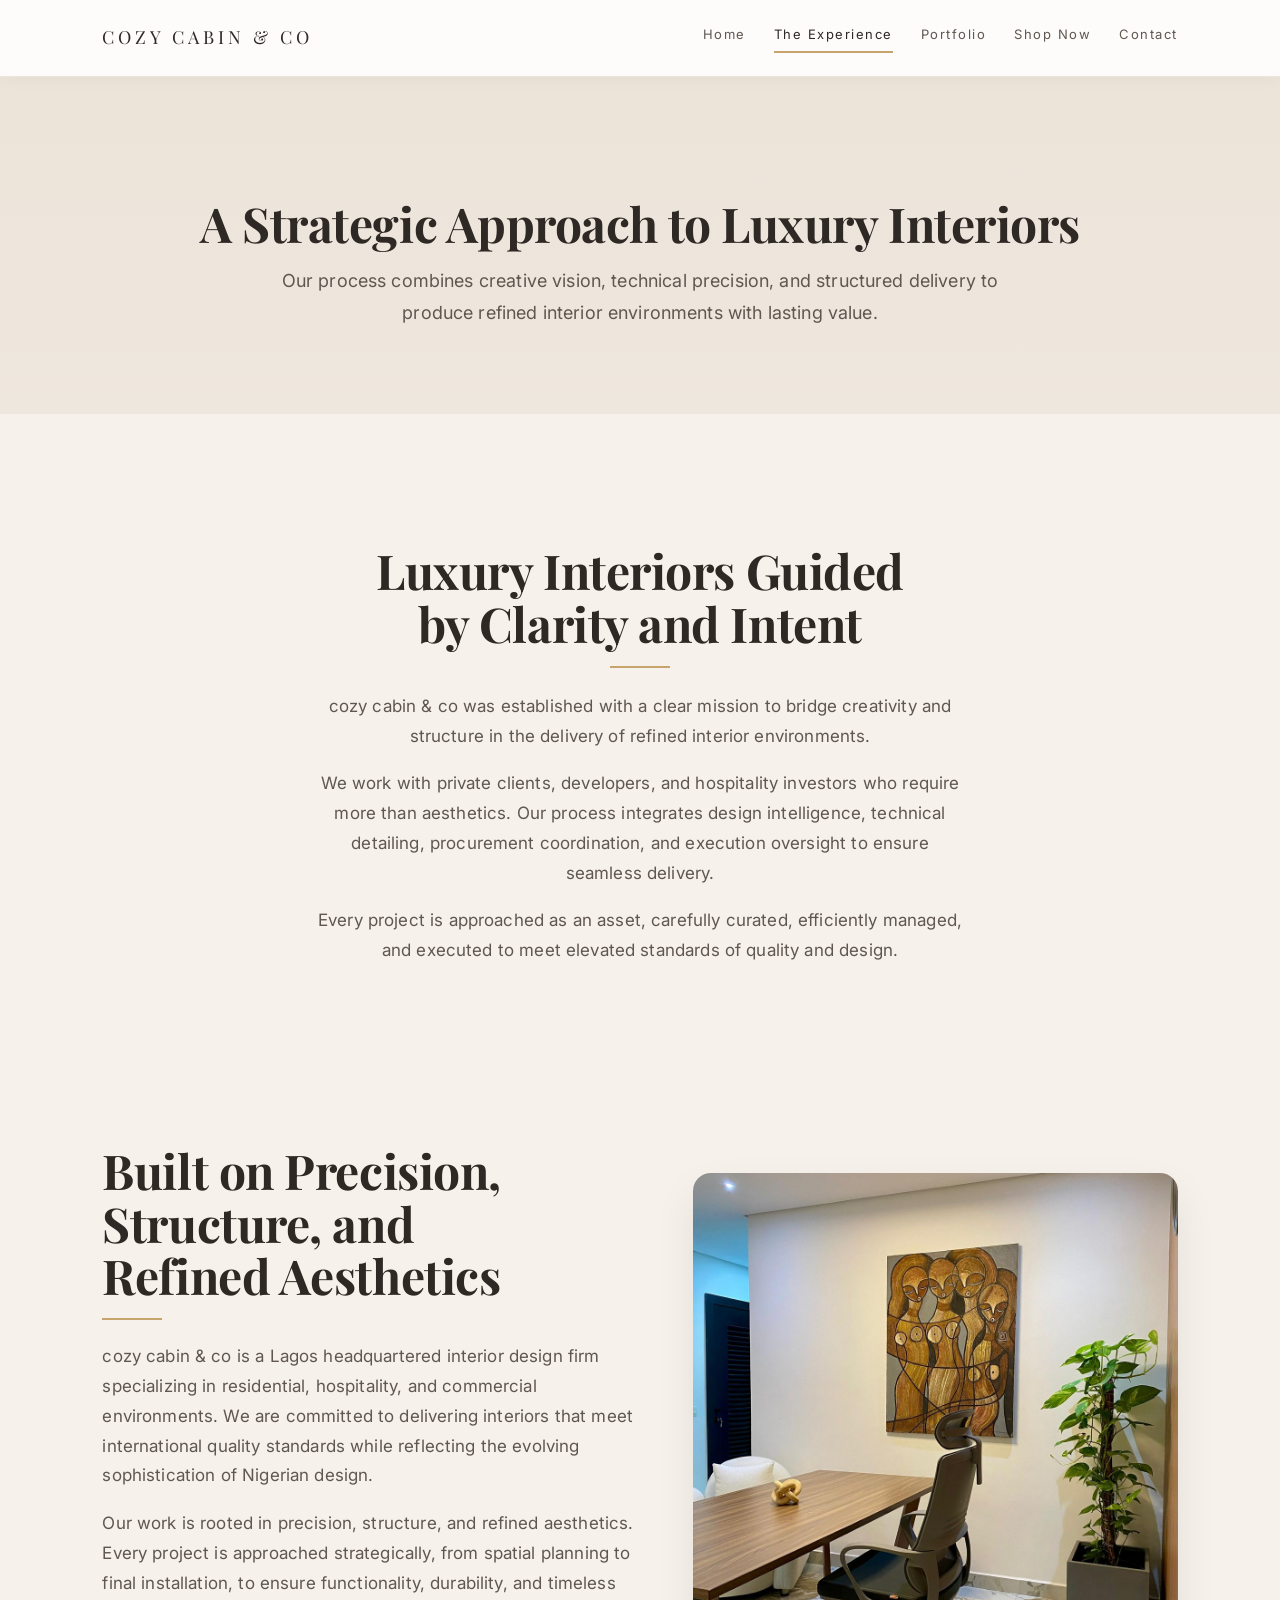
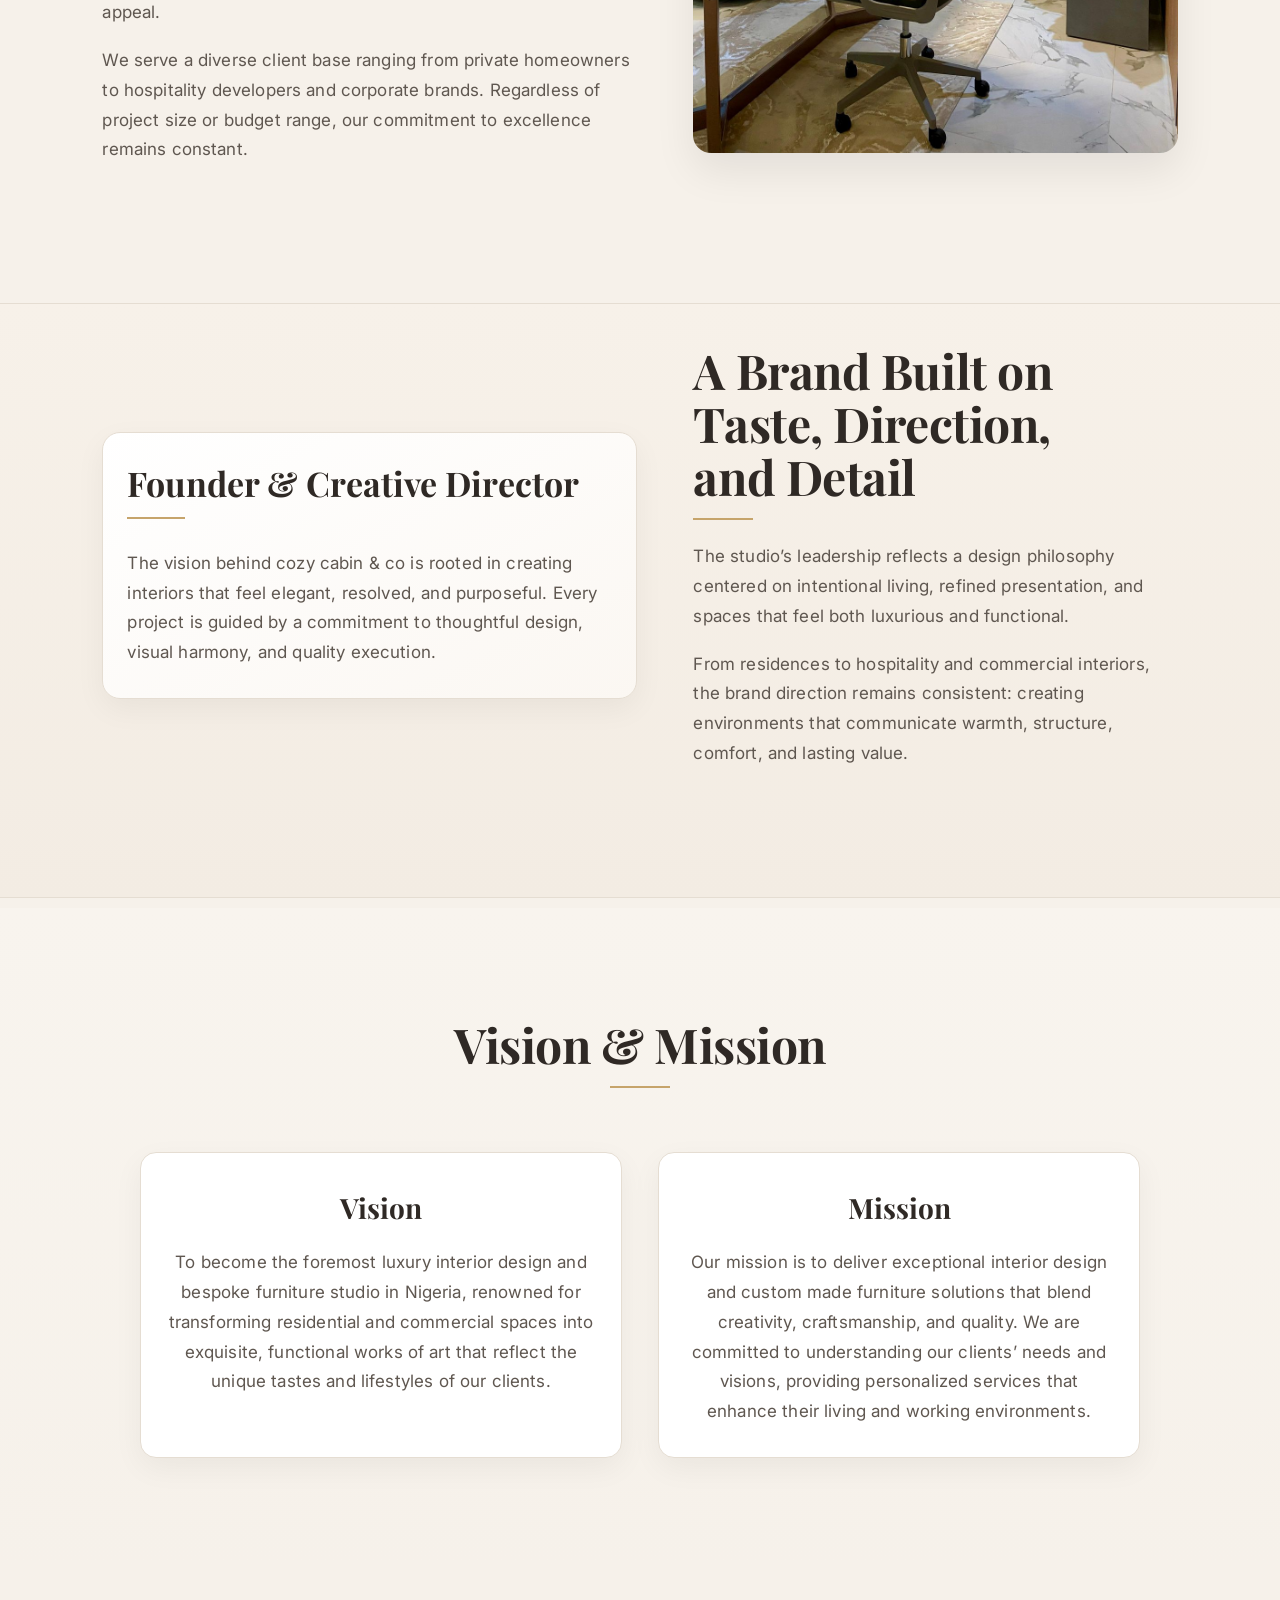
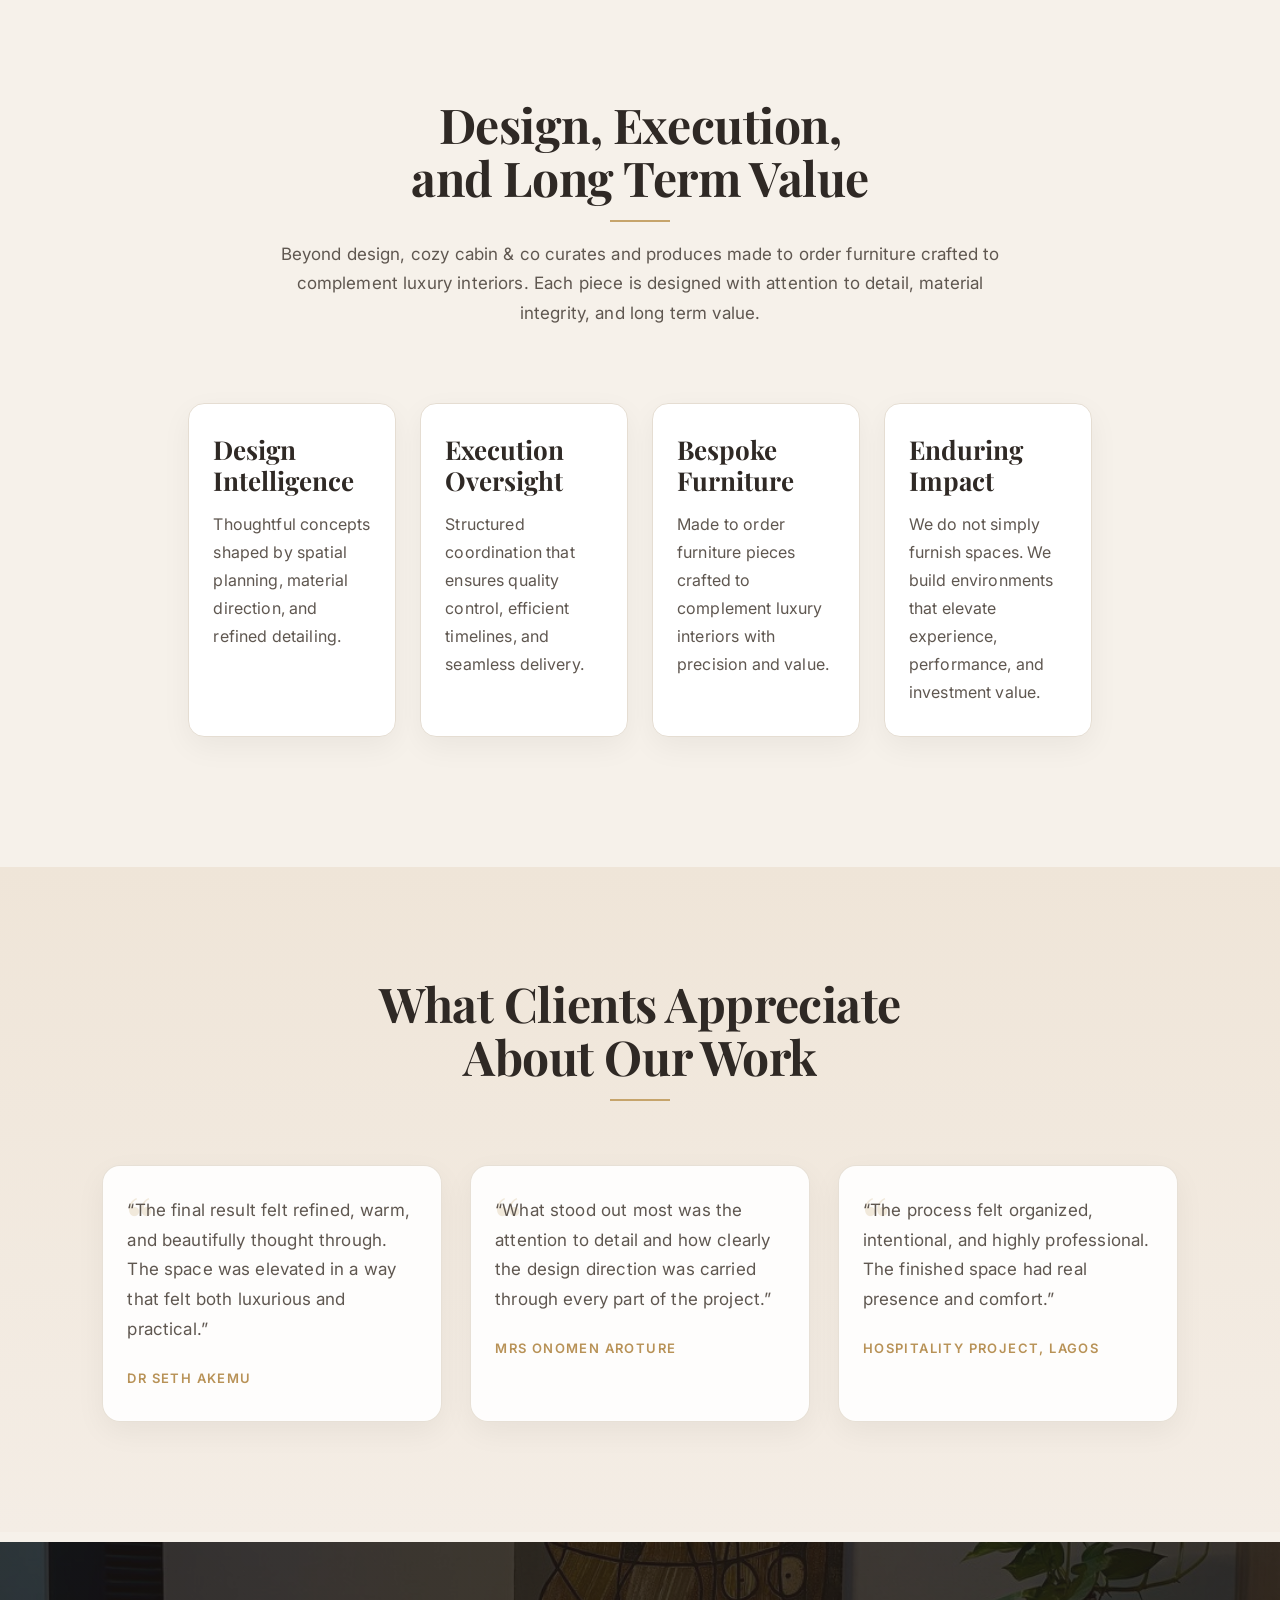
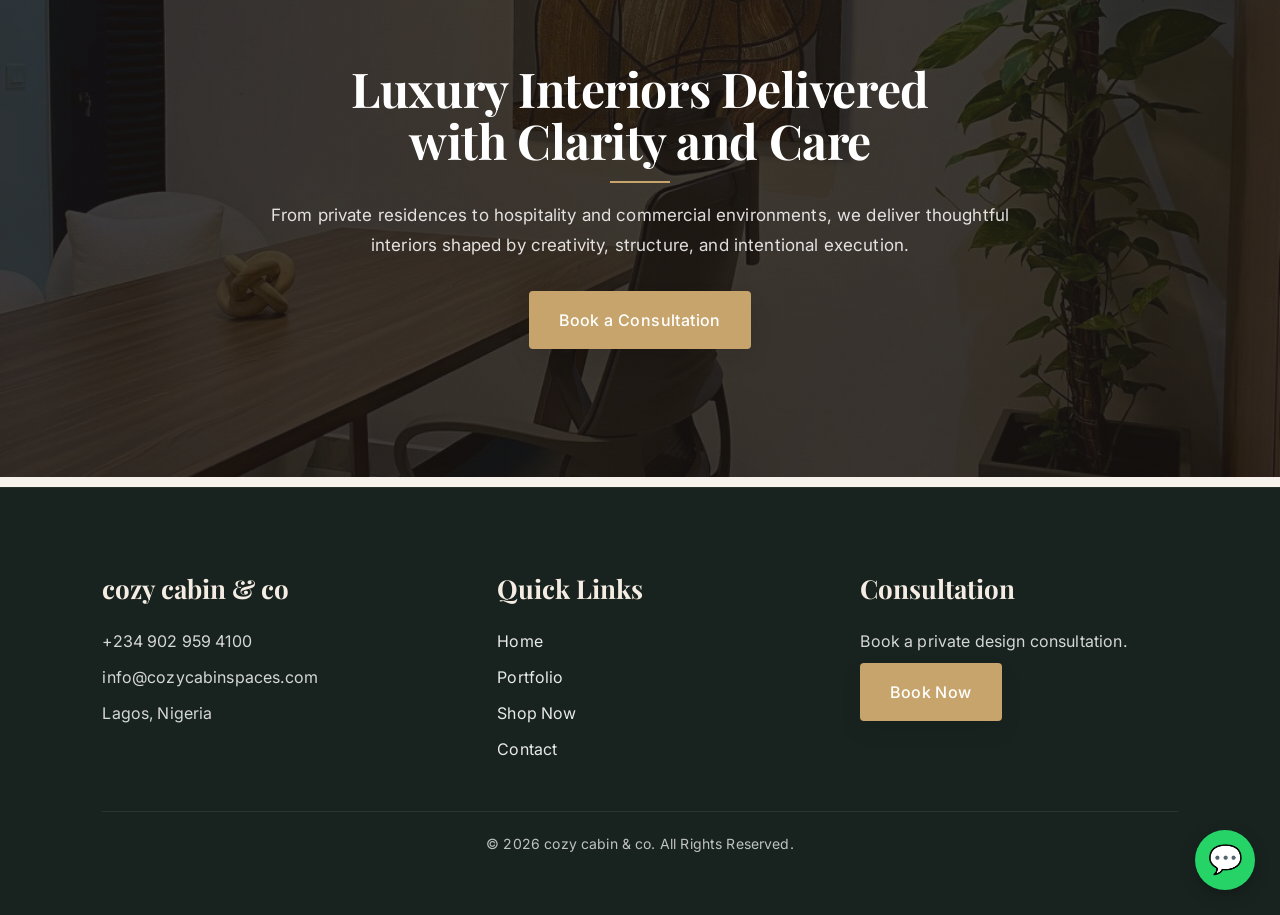
==== commit 7b66f13d: "Add files via upload" ====
--- a/about.html
+++ b/about.html
@@ -1,11 +1,10 @@
 <!DOCTYPE html>
 <html lang="en">
-
 <head>
 <meta charset="UTF-8">
 <meta name="viewport" content="width=device-width, initial-scale=1.0">
 
-<title>The Experience | Cozy Cabin & Co Interiors</title>
+<title>The Experience | cozy cabin & co</title>
 
 <link rel="stylesheet" href="style.css">
 <link href="https://fonts.googleapis.com/css2?family=Playfair+Display:wght@400;500;600;700&family=Inter:wght@300;400;500;600&display=swap" rel="stylesheet">
@@ -14,32 +13,29 @@
 <body>
 
 <header class="navbar">
-  <div class="logo">COZY CABIN & CO INTERIORS</div>
+  <div class="logo">COZY CABIN & CO</div>
 
   <nav>
     <a href="index.html">Home</a>
     <a href="about.html" class="active">The Experience</a>
     <a href="portfolio.html">Portfolio</a>
-    <a href="shop.html">Collection</a>
+    <a href="shop.html">Shop Now</a>
     <a href="contact.html">Contact</a>
   </nav>
 </header>
 
-<!-- HERO -->
 <section class="page-hero">
-  <p class="section-tag">The Experience</p>
   <h1>A Strategic Approach to Luxury Interiors</h1>
   <p>
-    Our process combines creative vision, technical precision, and structured delivery to produce refined interior environments of lasting value.
-  </p>
-</section>
-
-<!-- STRATEGIC INTRO -->
+    Our process combines creative vision, technical precision, and structured delivery to produce refined interior environments with lasting value.
+  </p>
+</section>
+
 <section class="intro intro-narrow fade-section">
-  <h2>A Strategic Approach to Luxury Interiors</h2>
-
-  <p>
-    Cozy Cabin Interiors Ltd was established with a clear mission to bridge creativity and structure in the delivery of refined interior environments.
+  <h2>Luxury Interiors Guided by Clarity and Intent</h2>
+
+  <p>
+    cozy cabin & co was established with a clear mission to bridge creativity and structure in the delivery of refined interior environments.
   </p>
 
   <p>
@@ -47,22 +43,20 @@
   </p>
 
   <p>
-    Every project is approached as an asset carefully curated, efficiently managed, and executed to meet global standards.
-  </p>
-</section>
-
-<!-- SPLIT STORY SECTION -->
+    Every project is approached as an asset, carefully curated, efficiently managed, and executed to meet elevated standards of quality and design.
+  </p>
+</section>
+
 <section class="split-section fade-section">
   <div class="split-text">
-    <p class="section-tag">About Cozy Cabin Interiors Ltd</p>
     <h2>Built on Precision, Structure, and Refined Aesthetics</h2>
 
     <p>
-      Cozy Cabin Interiors Ltd is a Lagos headquartered interior design firm specializing in residential, hospitality, and commercial environments. We are committed to delivering interiors that meet international quality standards while reflecting the evolving sophistication of Nigerian design.
-    </p>
-
-    <p>
-      Our work is rooted in precision, structure, and refined aesthetics. Every project is approached strategically from spatial planning to final installation to ensure functionality, durability, and timeless appeal.
+      cozy cabin & co is a Lagos headquartered interior design firm specializing in residential, hospitality, and commercial environments. We are committed to delivering interiors that meet international quality standards while reflecting the evolving sophistication of Nigerian design.
+    </p>
+
+    <p>
+      Our work is rooted in precision, structure, and refined aesthetics. Every project is approached strategically, from spatial planning to final installation, to ensure functionality, durability, and timeless appeal.
     </p>
 
     <p>
@@ -75,15 +69,35 @@
   </div>
 </section>
 
-<!-- VISION + MISSION -->
+<section class="split-section founder-section fade-section">
+  <div class="founder-card">
+    <div class="founder-card-inner">
+      <h3>Founder & Creative Director</h3>
+      <p>
+        The vision behind cozy cabin & co is rooted in creating interiors that feel elegant, resolved, and purposeful. Every project is guided by a commitment to thoughtful design, visual harmony, and quality execution.
+      </p>
+    </div>
+  </div>
+
+  <div class="split-text">
+    <h2>A Brand Built on Taste, Direction, and Detail</h2>
+
+    <p>
+      The studio’s leadership reflects a design philosophy centered on intentional living, refined presentation, and spaces that feel both luxurious and functional.
+    </p>
+
+    <p>
+      From residences to hospitality and commercial interiors, the brand direction remains consistent: creating environments that communicate warmth, structure, comfort, and lasting value.
+    </p>
+  </div>
+</section>
+
 <section class="portfolio-preview fade-section">
   <div class="section-head">
-    <p class="section-tag">Guiding Principles</p>
     <h2>Vision & Mission</h2>
   </div>
 
   <div class="vision-grid">
-
     <div class="vision-card">
       <h3>Vision</h3>
       <p>
@@ -97,22 +111,18 @@
         Our mission is to deliver exceptional interior design and custom made furniture solutions that blend creativity, craftsmanship, and quality. We are committed to understanding our clients’ needs and visions, providing personalized services that enhance their living and working environments.
       </p>
     </div>
-
-  </div>
-</section>
-
-<!-- APPROACH -->
+  </div>
+</section>
+
 <section class="soft-section fade-section">
   <div class="section-head">
-    <p class="section-tag">Our Approach</p>
     <h2>Design, Execution, and Long Term Value</h2>
     <p>
-      Beyond design, Cozy Cabin Interiors curates and produces made to order furniture crafted to complement luxury interiors. Each piece is designed with attention to detail, material integrity, and long term value.
+      Beyond design, cozy cabin & co curates and produces made to order furniture crafted to complement luxury interiors. Each piece is designed with attention to detail, material integrity, and long term value.
     </p>
   </div>
 
   <div class="services-grid">
-
     <div class="service-card">
       <h3>Design Intelligence</h3>
       <p>Thoughtful concepts shaped by spatial planning, material direction, and refined detailing.</p>
@@ -132,14 +142,40 @@
       <h3>Enduring Impact</h3>
       <p>We do not simply furnish spaces. We build environments that elevate experience, performance, and investment value.</p>
     </div>
-
-  </div>
-</section>
-
-<!-- CTA -->
+  </div>
+</section>
+
+<section class="testimonial-section fade-section">
+  <div class="section-head">
+    <h2>What Clients Appreciate About Our Work</h2>
+  </div>
+
+  <div class="testimonial-grid">
+    <div class="testimonial-card">
+      <p>
+        “The final result felt refined, warm, and beautifully thought through. The space was elevated in a way that felt both luxurious and practical.”
+      </p>
+      <span>Dr Seth Akemu</span>
+    </div>
+
+    <div class="testimonial-card">
+      <p>
+        “What stood out most was the attention to detail and how clearly the design direction was carried through every part of the project.”
+      </p>
+      <span>Mrs Onomen Aroture</span>
+    </div>
+
+    <div class="testimonial-card">
+      <p>
+        “The process felt organized, intentional, and highly professional. The finished space had real presence and comfort.”
+      </p>
+      <span>Hospitality Project, Lagos</span>
+    </div>
+  </div>
+</section>
+
 <section class="dark-section fade-section">
   <div class="dark-section-inner">
-    <p class="section-tag light-tag">Work With Us</p>
     <h2>Luxury Interiors Delivered with Clarity and Care</h2>
     <p>
       From private residences to hospitality and commercial environments, we deliver thoughtful interiors shaped by creativity, structure, and intentional execution.
@@ -148,14 +184,12 @@
   </div>
 </section>
 
-<!-- FOOTER -->
 <footer>
   <div class="footer-grid">
-
     <div>
-      <h3>Contact</h3>
-      <p>+234 607 123 4667</p>
-      <p>info@cozycabin.ng</p>
+      <h3>cozy cabin & co</h3>
+      <p>+234 902 959 4100</p>
+      <p>info@cozycabinspaces.com</p>
       <p>Lagos, Nigeria</p>
     </div>
 
@@ -163,7 +197,7 @@
       <h3>Quick Links</h3>
       <p><a href="index.html">Home</a></p>
       <p><a href="portfolio.html">Portfolio</a></p>
-      <p><a href="shop.html">Collection</a></p>
+      <p><a href="shop.html">Shop Now</a></p>
       <p><a href="contact.html">Contact</a></p>
     </div>
 
@@ -172,13 +206,12 @@
       <p>Book a private design consultation.</p>
       <a href="contact.html" class="primary-btn">Book Now</a>
     </div>
-
-  </div>
-
-  <p class="copyright">© 2026 Cozy Cabin & Co Interiors. All Rights Reserved.</p>
+  </div>
+
+  <p class="copyright">©️ 2026 cozy cabin & co. All Rights Reserved.</p>
 </footer>
 
-<a href="https://wa.me/2346071234667" class="whatsapp-chat" target="_blank">💬</a>
+<a href="https://wa.me/2349029594100" class="whatsapp-chat" target="_blank" rel="noopener">💬</a>
 
 <script>
 const sections = document.querySelectorAll(".fade-section");
--- a/style.css
+++ b/style.css
@@ -2,6 +2,7 @@
   --bg-main:#f6f1ea;
   --bg-soft:#ede4d8;
   --bg-cream:#f8f4ee;
+  --bg-deep:#efe7dc;
   --text-dark:#2f2925;
   --text-body:#5f5750;
   --gold:#c6a46b;
@@ -9,6 +10,9 @@
   --deep:#1f1a17;
   --white:#ffffff;
   --line:#e5ddd2;
+  --shadow-soft:0 10px 30px rgba(0,0,0,0.05);
+  --shadow-medium:0 18px 40px rgba(0,0,0,0.08);
+  --shadow-strong:0 24px 50px rgba(0,0,0,0.12);
 }
 
 html{
@@ -25,7 +29,7 @@
   font-family:'Inter',sans-serif;
   background:var(--bg-main);
   color:var(--text-body);
-  line-height:1.7;
+  line-height:1.75;
   opacity:0;
   animation:fadeIn 0.6s ease forwards;
 }
@@ -37,6 +41,19 @@
 
 a{
   text-decoration:none;
+}
+
+p{
+  letter-spacing:0.15px;
+}
+
+h1,h2,h3{
+  text-wrap:balance;
+}
+
+::selection{
+  background:#1f1a17;
+  color:#fff;
 }
 
 @keyframes fadeIn{
@@ -56,20 +73,27 @@
   display:flex;
   justify-content:space-between;
   align-items:center;
-  padding:26px 8%;
-  background:rgba(255,255,255,0.75);
-  border-bottom:1px solid var(--line);
+  padding:22px 8%;
+  background:rgba(255,255,255,0.78);
+  border-bottom:1px solid rgba(229,221,210,0.75);
   position:sticky;
   top:0;
   z-index:1000;
-  backdrop-filter:blur(14px);
+  backdrop-filter:blur(18px);
+  box-shadow:0 4px 14px rgba(0,0,0,0.03);
+  transition:all 0.3s ease;
+}
+
+.navbar:hover{
+  box-shadow:0 10px 24px rgba(0,0,0,0.05);
 }
 
 .logo{
   font-family:'Playfair Display',serif;
-  letter-spacing:3px;
+  letter-spacing:4px;
   font-size:18px;
   color:var(--text-dark);
+  text-transform:uppercase;
 }
 
 nav{
@@ -80,10 +104,11 @@
 
 nav a{
   color:var(--text-body);
-  font-size:14px;
-  letter-spacing:1px;
+  font-size:13px;
+  letter-spacing:1.5px;
   position:relative;
-  padding-bottom:6px;
+  padding-bottom:7px;
+  transition:0.3s ease;
 }
 
 nav a::after{
@@ -97,16 +122,29 @@
   transition:0.35s ease;
 }
 
+nav a:hover,
+nav a.active{
+  color:var(--text-dark);
+}
+
 nav a:hover::after,
 nav a.active::after{
   width:100%;
 }
 
+/* HIDE SMALL LABELS */
+
+.hero-subtitle,
+.section-tag,
+.founder-label{
+  display:none;
+}
+
 /* HERO */
 
 .hero{
   position:relative;
-  min-height:92vh;
+  min-height:95vh;
   display:flex;
   align-items:center;
   padding:0 8%;
@@ -118,37 +156,32 @@
 .hero-overlay{
   position:absolute;
   inset:0;
-  background:linear-gradient(to right, rgba(25,20,17,0.72), rgba(25,20,17,0.28));
+  background:linear-gradient(to right, rgba(20,17,15,0.76), rgba(20,17,15,0.22));
 }
 
 .hero-content{
   position:relative;
-  max-width:640px;
+  max-width:650px;
   z-index:1;
-}
-
-.hero-subtitle{
-  font-size:13px;
-  text-transform:uppercase;
-  letter-spacing:2px;
-  margin-bottom:18px;
-  color:rgba(255,255,255,0.85);
 }
 
 .hero h1{
   font-family:'Playfair Display',serif;
-  font-size:68px;
-  line-height:1.05;
-  margin-bottom:20px;
+  font-size:70px;
+  line-height:0.98;
+  margin-bottom:22px;
   color:var(--white);
-  text-shadow:0 8px 30px rgba(0,0,0,0.35);
-}
-
-.hero p{
-  font-size:18px;
-  color:rgba(255,255,255,0.9);
-  margin-bottom:32px;
-  max-width:560px;
+  letter-spacing:-0.8px;
+  text-shadow:0 10px 28px rgba(0,0,0,0.35);
+}
+
+.hero p,
+.hero-text{
+  font-size:17px;
+  color:rgba(255,255,255,0.92);
+  margin-bottom:38px;
+  max-width:540px;
+  line-height:1.85;
   text-shadow:0 4px 18px rgba(0,0,0,0.25);
 }
 
@@ -163,14 +196,17 @@
 .primary-btn{
   background:var(--gold);
   color:var(--white);
-  padding:14px 30px;
+  padding:15px 30px;
   display:inline-block;
-  border-radius:3px;
+  border-radius:4px;
   transition:all 0.35s ease;
   border:none;
   cursor:pointer;
   position:relative;
   overflow:hidden;
+  font-weight:500;
+  letter-spacing:0.4px;
+  box-shadow:0 10px 22px rgba(0,0,0,0.08);
 }
 
 .primary-btn::after{
@@ -180,8 +216,8 @@
   top:0;
   width:100%;
   height:100%;
-  background:linear-gradient(120deg, transparent, rgba(255,255,255,0.4), transparent);
-  transition:0.5s;
+  background:linear-gradient(120deg, transparent, rgba(255,255,255,0.35), transparent);
+  transition:0.55s;
 }
 
 .primary-btn:hover::after{
@@ -190,17 +226,19 @@
 
 .primary-btn:hover{
   background:var(--gold-deep);
-  transform:translateY(-2px);
-  box-shadow:0 10px 22px rgba(0,0,0,0.18);
+  transform:translateY(-3px);
+  box-shadow:0 16px 30px rgba(0,0,0,0.16);
 }
 
 .secondary-btn{
-  border:1px solid rgba(255,255,255,0.75);
+  border:1px solid rgba(255,255,255,0.78);
   color:var(--white);
-  padding:14px 30px;
+  padding:15px 30px;
   display:inline-block;
-  border-radius:3px;
+  border-radius:4px;
   transition:all 0.35s ease;
+  font-weight:500;
+  background:rgba(255,255,255,0.02);
 }
 
 .secondary-btn:hover{
@@ -208,41 +246,44 @@
   color:var(--text-dark);
 }
 
-/* COMMON SECTIONS */
-
-.section-tag{
-  color:var(--gold);
-  text-transform:uppercase;
-  letter-spacing:2px;
-  font-size:13px;
-  margin-bottom:14px;
-}
-
-.light-tag{
-  color:#d8bf92;
-}
+section{
+  margin-bottom:10px;
+}
+
+/* COMMON */
 
 .section-head{
   text-align:center;
-  max-width:820px;
-  margin:0 auto 50px;
-}
-
-.section-head h2{
+  max-width:860px;
+  margin:0 auto 64px;
+}
+
+.section-head h2,
+.intro h2,
+.split-text h2,
+.dark-section h2,
+.page-hero h1{
   font-family:'Playfair Display',serif;
   font-size:48px;
+  line-height:1.1;
   color:var(--text-dark);
-  margin-bottom:16px;
-  line-height:1.15;
+  letter-spacing:-0.45px;
+}
+
+.section-head h2{
+  margin-bottom:18px;
 }
 
 .section-head p{
   font-size:17px;
   color:var(--text-body);
+  max-width:68ch;
+  margin-left:auto;
+  margin-right:auto;
 }
 
 .intro{
-  padding:110px 8%;
+  padding:120px 8%;
   max-width:980px;
   margin:0 auto;
   text-align:center;
@@ -253,38 +294,33 @@
 }
 
 .intro h2{
-  font-family:'Playfair Display',serif;
-  font-size:48px;
-  line-height:1.15;
-  color:var(--text-dark);
-  margin-bottom:22px;
+  margin-bottom:24px;
 }
 
 .intro p{
   font-size:17px;
   margin-bottom:18px;
+  max-width:68ch;
+  margin-left:auto;
+  margin-right:auto;
 }
 
 .intro .primary-btn{
-  margin-top:12px;
+  margin-top:14px;
 }
 
 .soft-section{
-  padding:110px 8%;
+  padding:120px 8%;
 }
 
 .page-hero{
-  padding:100px 8% 70px;
+  padding:120px 8% 86px;
   text-align:center;
-  background:var(--bg-soft);
+  background:linear-gradient(to bottom, #ece4d9, #eee7de);
 }
 
 .page-hero h1{
-  font-family:'Playfair Display',serif;
-  font-size:58px;
-  line-height:1.08;
-  color:var(--text-dark);
-  margin-bottom:14px;
+  margin-bottom:16px;
 }
 
 .page-hero p{
@@ -294,35 +330,46 @@
   color:var(--text-body);
 }
 
+.section-head h2::after,
+.intro h2::after,
+.split-text h2::after{
+  content:"";
+  display:block;
+  width:60px;
+  height:2px;
+  background:var(--gold);
+  margin:16px auto 0;
+}
+
+.split-text h2::after{
+  margin:16px 0 0;
+}
+
 /* SPLIT SECTION */
 
 .split-section{
   display:grid;
   grid-template-columns:1.05fr 0.95fr;
-  gap:44px;
+  gap:56px;
   align-items:center;
-  padding:30px 8% 90px;
+  padding:40px 8% 110px;
 }
 
 .split-image img{
-  height:560px;
+  height:580px;
   object-fit:cover;
-  border-radius:14px;
-  box-shadow:0 18px 40px rgba(0,0,0,0.08);
+  border-radius:18px;
+  box-shadow:var(--shadow-medium);
 }
 
 .split-text h2{
-  font-family:'Playfair Display',serif;
-  font-size:48px;
-  line-height:1.15;
-  color:var(--text-dark);
-  margin-bottom:18px;
+  margin-bottom:22px;
 }
 
 .split-text p{
   font-size:17px;
   margin-bottom:18px;
-  max-width:520px;
+  max-width:68ch;
 }
 
 .text-link{
@@ -330,12 +377,71 @@
   font-weight:500;
   border-bottom:1px solid var(--gold);
   padding-bottom:4px;
-}
-
-/* PORTFOLIO */
+  transition:0.3s ease;
+}
+
+.text-link:hover{
+  color:var(--gold-deep);
+}
+
+/* FOUNDER */
+
+.founder-section{
+  align-items:stretch;
+  background:linear-gradient(to bottom, #f7f1e9, #f3ece3);
+  border-top:1px solid var(--line);
+  border-bottom:1px solid var(--line);
+}
+
+.founder-card{
+  display:flex;
+  align-items:center;
+  justify-content:center;
+}
+
+.founder-card-inner{
+  width:100%;
+  background:linear-gradient(to bottom right, #ffffff, #fbf7f2);
+  border:1px solid var(--line);
+  padding:56px 44px;
+  border-radius:18px;
+  box-shadow:var(--shadow-soft);
+  transition:all 0.35s ease;
+}
+
+.founder-card-inner:hover{
+  transform:translateY(-6px);
+  box-shadow:var(--shadow-medium);
+}
+
+.founder-card-inner h3{
+  font-family:'Playfair Display',serif;
+  font-size:34px;
+  line-height:1.18;
+  color:var(--text-dark);
+  margin-bottom:16px;
+  padding-bottom:14px;
+  position:relative;
+}
+
+.founder-card-inner h3::after{
+  content:"";
+  display:block;
+  width:58px;
+  height:2px;
+  background:var(--gold);
+  margin-top:14px;
+}
+
+.founder-card-inner p{
+  font-size:17px;
+  color:var(--text-body);
+}
+
+/* PORTFOLIO + COLLECTION */
 
 .portfolio-preview{
-  padding:90px 8%;
+  padding:110px 8%;
   background:linear-gradient(to bottom, #f8f4ee, #f6f1ea);
   text-align:center;
 }
@@ -347,28 +453,55 @@
   padding:0;
 }
 
-.portfolio-item{
+.portfolio-item,
+.collection-card{
   position:relative;
   overflow:hidden;
-  border-radius:12px;
-  transition:all 0.4s ease;
+  border-radius:18px;
+  transition:all 0.45s ease;
+}
+
+.portfolio-item img,
+.collection-card img{
+  width:100%;
+  object-fit:cover;
+  transition:transform 0.8s ease, filter 0.6s ease;
+  filter:brightness(0.96);
 }
 
 .portfolio-item img{
-  width:100%;
-  height:420px;
-  object-fit:cover;
-  border-radius:14px;
-  transition:0.6s ease;
-}
-
-.portfolio-item:hover{
-  transform:translateY(-6px);
-  box-shadow:0 20px 40px rgba(0,0,0,0.12);
-}
-
-.portfolio-item:hover img{
-  transform:scale(1.08);
+  height:430px;
+}
+
+.collection-card img{
+  height:430px;
+}
+
+.portfolio-item::after,
+.collection-card::after{
+  content:"";
+  position:absolute;
+  inset:0;
+  background:linear-gradient(to top, rgba(0,0,0,0.38), transparent 60%);
+  opacity:0;
+  transition:0.45s ease;
+}
+
+.portfolio-item:hover,
+.collection-card:hover{
+  transform:translateY(-8px);
+  box-shadow:var(--shadow-strong);
+}
+
+.portfolio-item:hover img,
+.collection-card:hover img{
+  transform:scale(1.06);
+  filter:brightness(1);
+}
+
+.portfolio-item:hover::after,
+.collection-card:hover::after{
+  opacity:1;
 }
 
 .portfolio-overlay{
@@ -381,6 +514,7 @@
   color:var(--white);
   opacity:0;
   transition:0.4s ease;
+  z-index:2;
 }
 
 .portfolio-item:hover .portfolio-overlay{
@@ -399,41 +533,55 @@
 }
 
 .portfolio-preview .primary-btn{
-  margin-top:36px;
-}
-
-/* COLLECTION */
+  margin-top:40px;
+}
 
 .collection-grid{
   display:grid;
   grid-template-columns:repeat(3,1fr);
-  gap:32px;
-  padding:60px 8%;
+  gap:36px;
+  padding:86px 8%;
 }
 
 .collection-card{
   position:relative;
   overflow:hidden;
-  border-radius:14px;
-  box-shadow:0 12px 30px rgba(0,0,0,0.08);
+  border-radius:18px;
   background:var(--white);
+  box-shadow:var(--shadow-soft);
+  transition:all 0.45s ease;
 }
 
 .collection-card a{
   display:block;
+  position:relative;
+  z-index:3;
   text-decoration:none;
   color:inherit;
 }
 
-.collection-card img{
-  width:100%;
-  height:360px;
-  object-fit:cover;
-  transition:transform 0.45s ease;
+.collection-card::after{
+  content:"";
+  position:absolute;
+  inset:0;
+  background:linear-gradient(to top, rgba(0,0,0,0.38), transparent 60%);
+  opacity:0;
+  transition:0.45s ease;
+  pointer-events:none;
+}
+
+.collection-card:hover{
+  transform:translateY(-8px);
+  box-shadow:var(--shadow-strong);
 }
 
 .collection-card:hover img{
   transform:scale(1.06);
+  filter:brightness(1);
+}
+
+.collection-card:hover::after{
+  opacity:1;
 }
 
 .collection-overlay{
@@ -441,39 +589,78 @@
   left:0;
   bottom:0;
   width:100%;
-  padding:28px 22px;
-  background:linear-gradient(to top, rgba(0,0,0,0.72), rgba(0,0,0,0.08));
-  color:var(--white);
+  padding:30px 24px;
+  background:linear-gradient(to top, rgba(0,0,0,0.76), rgba(0,0,0,0.05));
+  z-index:2;
+  pointer-events:none;
 }
 
 .collection-overlay h3{
   font-family:'Playfair Display',serif;
-  font-size:30px;
+  font-size:31px;
   line-height:1.1;
   margin:0;
+  color:var(--white);
+  letter-spacing:0.35px;
 }
 
 /* GALLERY PAGES */
+
+.gallery-hero{
+  padding:90px 8% 40px;
+  text-align:center;
+  background:linear-gradient(to bottom, #efe7dc, #f6f1ea);
+}
+
+.gallery-hero h1{
+  font-family:'Playfair Display',serif;
+  font-size:52px;
+  line-height:1.08;
+  color:var(--text-dark);
+  margin-bottom:16px;
+  letter-spacing:-0.3px;
+}
+
+.gallery-hero p{
+  max-width:760px;
+  margin:0 auto;
+  font-size:17px;
+  color:var(--text-body);
+}
 
 .gallery-grid{
   display:grid;
   grid-template-columns:repeat(3,1fr);
-  gap:24px;
-  padding:50px 8% 70px;
+  gap:28px;
+  padding:40px 8% 90px;
+}
+
+.gallery-grid a{
+  display:block;
+  border-radius:16px;
+  overflow:hidden;
+  position:relative;
+  box-shadow:0 12px 28px rgba(0,0,0,0.06);
 }
 
 .gallery-grid img{
   width:100%;
-  height:420px;
+  height:440px;
   object-fit:cover;
-  border-radius:12px;
-  box-shadow:0 10px 24px rgba(0,0,0,0.08);
-  transition:transform 0.35s ease, box-shadow 0.35s ease;
+  transition:transform 0.6s ease, filter 0.5s ease;
+  filter:brightness(0.97);
+  border-radius:16px;
+  box-shadow:var(--shadow-soft);
 }
 
 .gallery-grid img:hover{
   transform:translateY(-4px) scale(1.02);
-  box-shadow:0 18px 34px rgba(0,0,0,0.12);
+  box-shadow:var(--shadow-medium);
+}
+
+.gallery-back{
+  text-align:center;
+  padding:0 8% 90px;
 }
 
 /* SERVICES */
@@ -487,15 +674,16 @@
 
 .service-card{
   background:var(--white);
-  padding:32px 26px;
+  padding:34px 28px;
   border:1px solid var(--line);
-  box-shadow:0 10px 24px rgba(0,0,0,0.05);
+  box-shadow:var(--shadow-soft);
   transition:all 0.35s ease;
+  border-radius:16px;
 }
 
 .service-card:hover{
-  transform:translateY(-5px);
-  box-shadow:0 18px 32px rgba(0,0,0,0.08);
+  transform:translateY(-6px);
+  box-shadow:var(--shadow-medium);
 }
 
 .service-card h3{
@@ -509,6 +697,7 @@
 .service-card p{
   font-size:16px;
   color:var(--text-body);
+  max-width:68ch;
 }
 
 /* VISION */
@@ -523,14 +712,16 @@
 
 .vision-card{
   background:var(--white);
-  padding:44px;
+  padding:46px;
   border:1px solid var(--line);
   transition:all 0.35s ease;
+  border-radius:16px;
+  box-shadow:var(--shadow-soft);
 }
 
 .vision-card:hover{
   transform:translateY(-6px);
-  box-shadow:0 18px 34px rgba(0,0,0,0.08);
+  box-shadow:var(--shadow-medium);
 }
 
 .vision-card h3{
@@ -543,6 +734,64 @@
 .vision-card p{
   color:var(--text-body);
   font-size:17px;
+}
+
+/* TESTIMONIALS */
+
+.testimonial-section{
+  padding:110px 8%;
+  background:linear-gradient(to bottom, #efe5d8, #f4ede5);
+}
+
+.testimonial-grid{
+  display:grid;
+  grid-template-columns:repeat(3,1fr);
+  gap:28px;
+  margin-top:8px;
+}
+
+.testimonial-card{
+  background:rgba(255,255,255,0.9);
+  border:1px solid rgba(229,221,210,0.9);
+  border-radius:18px;
+  padding:38px 30px;
+  box-shadow:var(--shadow-soft);
+  position:relative;
+  transition:all 0.35s ease;
+}
+
+.testimonial-card:hover{
+  transform:translateY(-6px);
+  box-shadow:var(--shadow-medium);
+}
+
+.testimonial-card::before{
+  content:"“";
+  font-family:'Playfair Display',serif;
+  font-size:72px;
+  line-height:1;
+  color:rgba(198,164,107,0.22);
+  position:absolute;
+  top:18px;
+  left:22px;
+}
+
+.testimonial-card p{
+  font-size:17px;
+  color:var(--text-body);
+  margin-bottom:18px;
+  position:relative;
+  z-index:1;
+  max-width:68ch;
+}
+
+.testimonial-card span{
+  display:inline-block;
+  font-size:13px;
+  letter-spacing:1.4px;
+  text-transform:uppercase;
+  color:var(--gold-deep);
+  font-weight:600;
 }
 
 /* CONTACT */
@@ -559,6 +808,7 @@
   border:1px solid var(--line);
   background:var(--white);
   font-family:'Inter',sans-serif;
+  border-radius:8px;
 }
 
 .contact-form textarea{
@@ -574,7 +824,7 @@
 
 .dark-section{
   background:linear-gradient(rgba(23,19,17,0.82), rgba(23,19,17,0.82)), url("images/portfolio/p3.jpg") center center/cover no-repeat;
-  padding:110px 8%;
+  padding:120px 8%;
   color:var(--white);
   text-align:center;
 }
@@ -585,10 +835,17 @@
 }
 
 .dark-section h2{
-  font-family:'Playfair Display',serif;
-  font-size:50px;
-  line-height:1.12;
+  color:var(--white);
   margin-bottom:18px;
+}
+
+.dark-section h2::after{
+  content:"";
+  display:block;
+  width:60px;
+  height:2px;
+  background:var(--gold);
+  margin:14px auto 0;
 }
 
 .dark-section p{
@@ -600,35 +857,49 @@
 /* FOOTER */
 
 footer{
-  background:#1c2a25;
+  background:#18231f;
   color:var(--white);
-  padding:60px 8%;
+  padding:78px 8% 50px;
+  border-top:1px solid rgba(255,255,255,0.05);
 }
 
 .footer-grid{
   display:grid;
-  grid-template-columns:repeat(3,1fr);
-  gap:40px;
+  grid-template-columns:1.1fr 1fr 1fr;
+  gap:46px;
 }
 
 footer h3{
   font-family:'Playfair Display',serif;
-  font-size:24px;
-  margin-bottom:14px;
+  font-size:26px;
+  margin-bottom:16px;
+  color:#f5ede3;
+}
+
+footer p{
+  color:rgba(255,255,255,0.82);
+  margin-bottom:8px;
 }
 
 footer a{
-  color:var(--white);
+  color:rgba(255,255,255,0.9);
+  transition:0.3s ease;
+}
+
+footer a:hover{
+  color:#f0d4a0;
 }
 
 .copyright{
-  margin-top:34px;
+  margin-top:40px;
   text-align:center;
   font-size:14px;
-  color:rgba(255,255,255,0.8);
-}
-
-/* WHATSAPP */
+  color:rgba(255,255,255,0.72);
+  border-top:1px solid rgba(255,255,255,0.08);
+  padding-top:20px;
+}
+
+/* FLOATING WHATSAPP */
 
 .whatsapp-chat{
   position:fixed;
@@ -668,28 +939,28 @@
 /* TABLET */
 
 @media(max-width:1024px){
-  .portfolio-grid{
-    grid-template-columns:repeat(2,1fr);
-  }
-
-  .collection-grid{
-    grid-template-columns:repeat(2,1fr);
-  }
-
-  .gallery-grid{
-    grid-template-columns:repeat(2,1fr);
-  }
-
+  .portfolio-grid,
+  .collection-grid,
+  .gallery-grid,
   .services-grid{
     grid-template-columns:repeat(2,1fr);
   }
 
+  .testimonial-grid,
+  .vision-grid{
+    grid-template-columns:1fr;
+  }
+
   .split-section{
     grid-template-columns:1fr;
   }
 
   .split-image img{
     height:460px;
+  }
+
+  .footer-grid{
+    grid-template-columns:1fr 1fr;
   }
 }
 
@@ -699,34 +970,43 @@
   .navbar{
     flex-direction:column;
     align-items:flex-start;
-    padding:20px;
+    padding:18px 20px;
+    gap:14px;
   }
 
   .logo{
-    margin-bottom:14px;
+    margin-bottom:0;
+    font-size:15px;
+    letter-spacing:2.5px;
+    line-height:1.3;
   }
 
   nav{
+    display:flex;
     flex-wrap:wrap;
-    gap:12px;
+    gap:10px 18px;
+    width:100%;
   }
 
   nav a{
     margin:0;
-    font-size:14px;
+    font-size:12px;
+    letter-spacing:1px;
+    padding-bottom:5px;
   }
 
   .hero{
     min-height:auto;
-    padding:110px 8% 90px;
+    padding:120px 8% 95px;
     background-attachment:scroll;
   }
 
   .hero h1{
-    font-size:42px;
-  }
-
-  .hero p{
+    font-size:50px;
+  }
+
+  .hero p,
+  .hero-text{
     font-size:16px;
   }
 
@@ -741,12 +1021,10 @@
     text-align:center;
   }
 
-  .intro{
-    padding:70px 8%;
-  }
-
-  .soft-section{
-    padding:70px 8%;
+  .intro,
+  .soft-section,
+  .testimonial-section{
+    padding:82px 8%;
   }
 
   .intro h2,
@@ -754,13 +1032,12 @@
   .split-text h2,
   .dark-section h2,
   .page-hero h1{
-    font-size:38px;
+    font-size:40px;
   }
 
   .portfolio-grid,
   .collection-grid,
   .gallery-grid,
-  .vision-grid,
   .footer-grid,
   .services-grid{
     grid-template-columns:1fr;
@@ -773,7 +1050,8 @@
   }
 
   .split-section{
-    padding:20px 8% 70px;
+    padding:24px 8% 82px;
+    gap:34px;
   }
 
   .split-image img{
@@ -781,14 +1059,357 @@
   }
 
   .page-hero{
-    padding:75px 8% 50px;
+    padding:90px 8% 60px;
   }
 
   .dark-section{
-    padding:80px 8%;
+    padding:90px 8%;
   }
 
   .footer-grid{
-    text-align:center;
+    text-align:left;
+  }
+
+  .founder-card-inner,
+  .testimonial-card,
+  .service-card,
+  .vision-card{
+    padding:30px 24px;
+  }
+
+  .gallery-hero h1{
+    font-size:40px;
+  }
+
+  .gallery-grid{
+    gap:22px;
+    padding:30px 8% 70px;
+  }
+
+  .gallery-back{
+    padding:0 8% 70px;
+  }
+}
+
+@media(max-width:480px){
+  .navbar{
+    padding:16px 16px;
+  }
+
+  .logo{
+    font-size:14px;
+    letter-spacing:2px;
+  }
+
+  nav{
+    gap:8px 14px;
+  }
+
+  nav a{
+    font-size:11px;
+    letter-spacing:0.8px;
+  }
+
+  .hero h1{
+    font-size:42px;
+    line-height:1.05;
+  }
+
+  .hero p,
+  .hero-text{
+    font-size:15px;
+    line-height:1.7;
+  }
+}
+
+  .founder-card-inner,
+  .testimonial-card,
+  .service-card,
+  .vision-card{
+    padding:30px 24px;
+  }
+
+  .founder-editorial {
+  padding: 110px 8%;
+  background: linear-gradient(to bottom, #f7f1e9, #f3ece3);
+  border-top: 1px solid var(--line);
+  border-bottom: 1px solid var(--line);
+}
+
+.founder-editorial-inner {
+  display: grid;
+  grid-template-columns: 1.25fr 0.75fr;
+  gap: 40px;
+  align-items: stretch;
+}
+
+.founder-copy {
+  background: rgba(255,255,255,0.7);
+  border: 1px solid var(--line);
+  border-radius: 18px;
+  padding: 50px 44px;
+  box-shadow: var(--shadow-soft);
+}
+
+.founder-copy h2 {
+  margin-bottom: 16px;
+}
+
+.founder-copy h3 {
+  font-family: 'Playfair Display', serif;
+  font-size: 30px;
+  color: var(--text-dark);
+  margin-bottom: 8px;
+}
+
+.founder-copy p {
+  margin-bottom: 16px;
+}
+
+.founder-accent-card {
+  background: var(--deep);
+  color: var(--white);
+  border-radius: 18px;
+  padding: 42px 34px;
+  display: flex;
+  flex-direction: column;
+  justify-content: center;
+  box-shadow: var(--shadow-medium);
+}
+
+.accent-line {
+  width: 56px;
+  height: 2px;
+  background: var(--gold);
+  display: block;
+  margin-bottom: 22px;
+}
+
+.accent-label {
+  font-size: 12px;
+  letter-spacing: 1.6px;
+  text-transform: uppercase;
+  color: rgba(255,255,255,0.72);
+  margin-bottom: 14px;
+}
+
+.founder-accent-card h4 {
+  font-family: 'Playfair Display', serif;
+  font-size: 30px;
+  line-height: 1.2;
+  color: var(--white);
+}
+
+.studio-values {
+  padding: 110px 8%;
+  background: var(--bg-cream);
+}
+
+.studio-values-grid {
+  display: grid;
+  grid-template-columns: repeat(3, 1fr);
+  gap: 24px;
+}
+
+.studio-value-card {
+  background: var(--white);
+  border: 1px solid var(--line);
+  border-radius: 18px;
+  padding: 34px 28px;
+  box-shadow: var(--shadow-soft);
+  transition: all 0.35s ease;
+}
+
+.studio-value-card:hover {
+  transform: translateY(-6px);
+  box-shadow: var(--shadow-medium);
+}
+
+.studio-value-card h3 {
+  font-family: 'Playfair Display', serif;
+  font-size: 26px;
+  color: var(--text-dark);
+  margin-bottom: 12px;
+}
+
+.project-gallery-section {
+  scroll-margin-top: 110px;
+}
+
+.project-gallery-section .portfolio-grid {
+  margin-top: 18px;
+}
+
+@media (max-width: 992px) {
+  .founder-editorial-inner,
+  .studio-values-grid {
+    grid-template-columns: 1fr;
+  }
+}
+
+@media (max-width: 768px) {
+  .founder-editorial,
+  .studio-values {
+    padding: 82px 8%;
+  }
+
+  .founder-copy,
+  .founder-accent-card,
+  .studio-value-card {
+    padding: 30px 24px;
+  }
+
+  .founder-copy h3,
+  .founder-accent-card h4 {
+    font-size: 26px;
+  }
+}
+
+.founder-editorial {
+  padding: 110px 8%;
+  background: linear-gradient(to bottom, #f7f1e9, #f3ece3);
+  border-top: 1px solid var(--line);
+  border-bottom: 1px solid var(--line);
+}
+
+.founder-editorial-inner {
+  display: grid;
+  grid-template-columns: 1.25fr 0.75fr;
+  gap: 40px;
+  align-items: stretch;
+}
+
+.founder-copy {
+  background: rgba(255,255,255,0.7);
+  border: 1px solid var(--line);
+  border-radius: 18px;
+  padding: 50px 44px;
+  box-shadow: var(--shadow-soft);
+}
+
+.founder-copy h2 {
+  margin-bottom: 16px;
+}
+
+.founder-copy h3 {
+  font-family: 'Playfair Display', serif;
+  font-size: 30px;
+  color: var(--text-dark);
+  margin-bottom: 8px;
+}
+
+.founder-copy p {
+  margin-bottom: 16px;
+}
+
+.founder-accent-card {
+  background: var(--deep);
+  color: var(--white);
+  border-radius: 18px;
+  padding: 42px 34px;
+  display: flex;
+  flex-direction: column;
+  justify-content: center;
+  box-shadow: var(--shadow-medium);
+}
+
+.accent-line {
+  width: 56px;
+  height: 2px;
+  background: var(--gold);
+  display: block;
+  margin-bottom: 22px;
+}
+
+.accent-label {
+  font-size: 12px;
+  letter-spacing: 1.6px;
+  text-transform: uppercase;
+  color: rgba(255,255,255,0.72);
+  margin-bottom: 14px;
+}
+
+.founder-accent-card h4 {
+  font-family: 'Playfair Display', serif;
+  font-size: 30px;
+  line-height: 1.2;
+  color: var(--white);
+}
+
+.studio-values {
+  padding: 110px 8%;
+  background: var(--bg-cream);
+}
+
+.studio-values-grid {
+  display: grid;
+  grid-template-columns: repeat(3, 1fr);
+  gap: 24px;
+}
+
+.studio-value-card {
+  background: var(--white);
+  border: 1px solid var(--line);
+  border-radius: 18px;
+  padding: 34px 28px;
+  box-shadow: var(--shadow-soft);
+  transition: all 0.35s ease;
+}
+
+.studio-value-card:hover {
+  transform: translateY(-6px);
+  box-shadow: var(--shadow-medium);
+}
+
+.studio-value-card h3 {
+  font-family: 'Playfair Display', serif;
+  font-size: 26px;
+  color: var(--text-dark);
+  margin-bottom: 12px;
+}
+
+.project-trigger {
+  cursor: pointer;
+}
+
+.project-galleries {
+  padding: 0 8% 110px;
+}
+
+.project-gallery-panel {
+  display: none;
+  padding: 40px 0 20px;
+}
+
+.project-gallery-panel.active {
+  display: block;
+}
+
+.project-gallery-panel .section-head {
+  margin-bottom: 40px;
+}
+
+@media (max-width: 992px) {
+  .founder-editorial-inner,
+  .studio-values-grid {
+    grid-template-columns: 1fr;
+  }
+}
+
+@media (max-width: 768px) {
+  .founder-editorial,
+  .studio-values {
+    padding: 82px 8%;
+  }
+
+  .founder-copy,
+  .founder-accent-card,
+  .studio-value-card {
+    padding: 30px 24px;
+  }
+
+  .founder-copy h3,
+  .founder-accent-card h4 {
+    font-size: 26px;
   }
 }
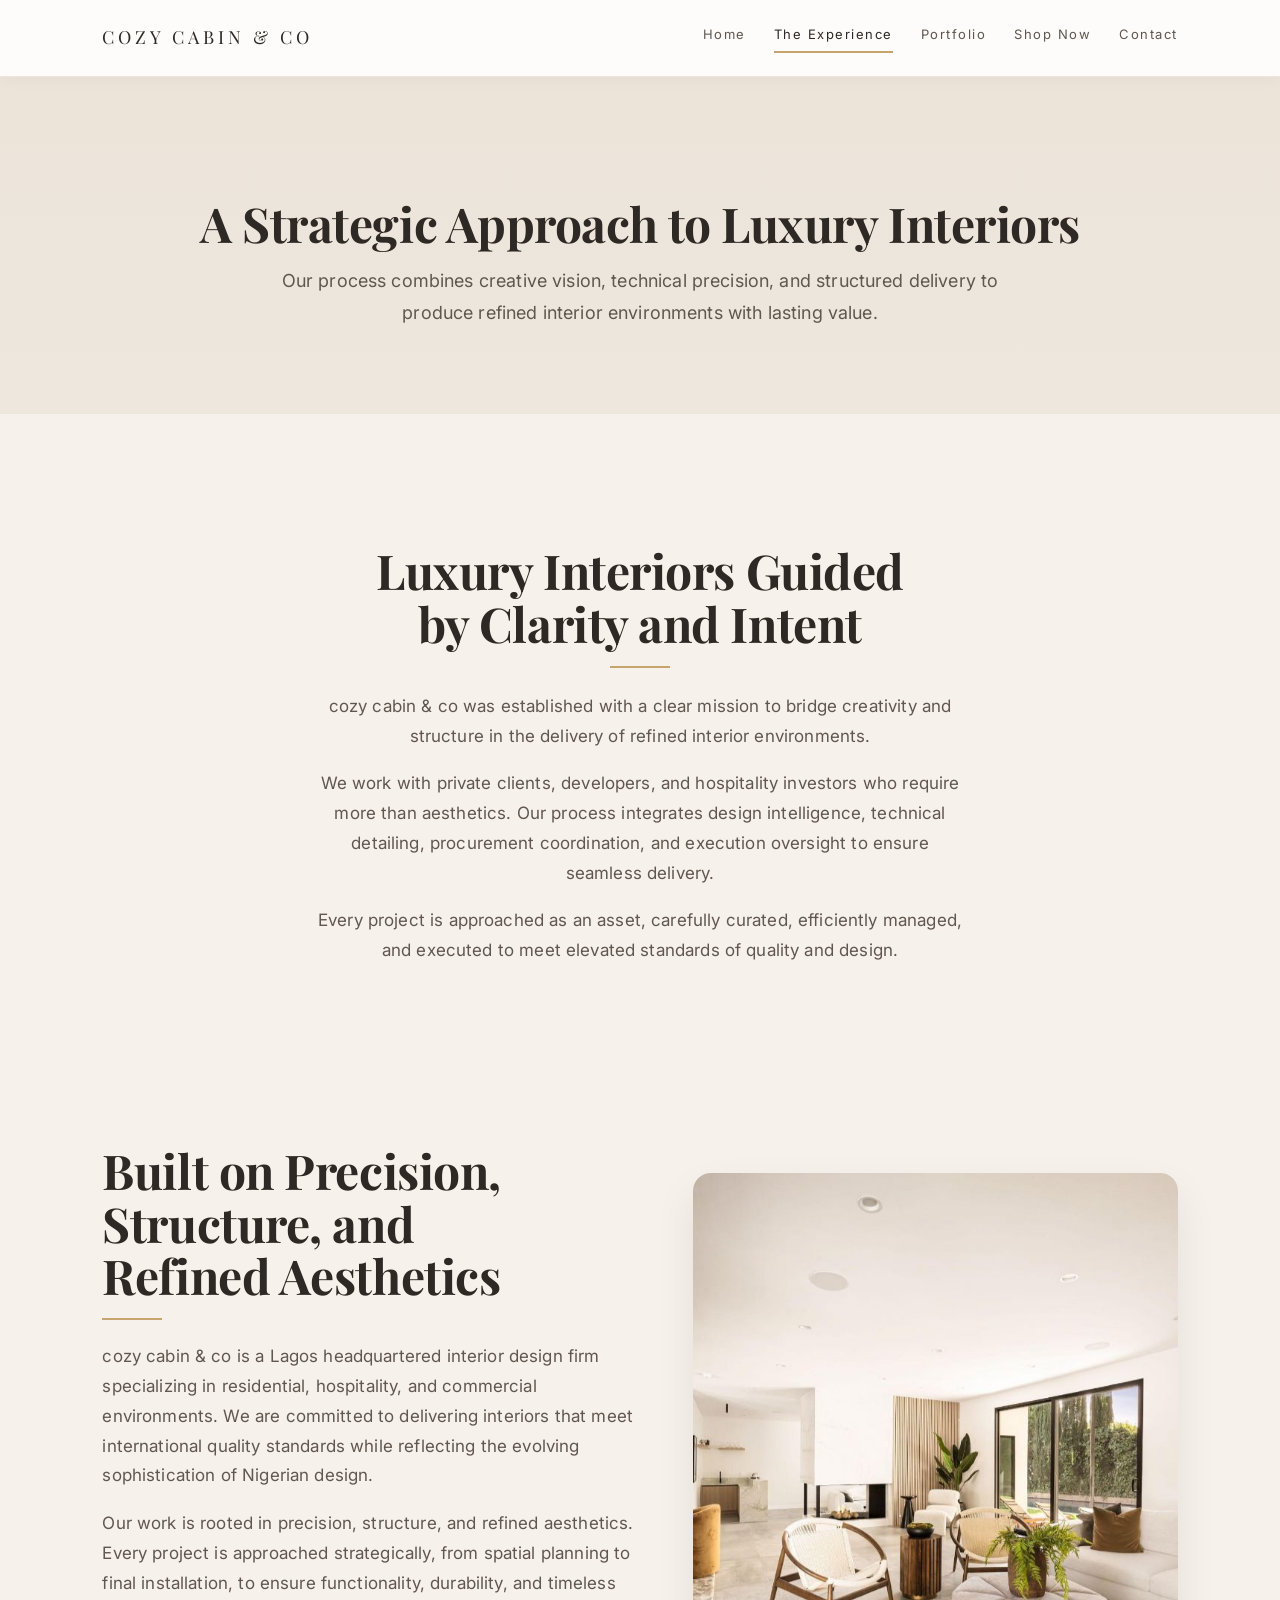
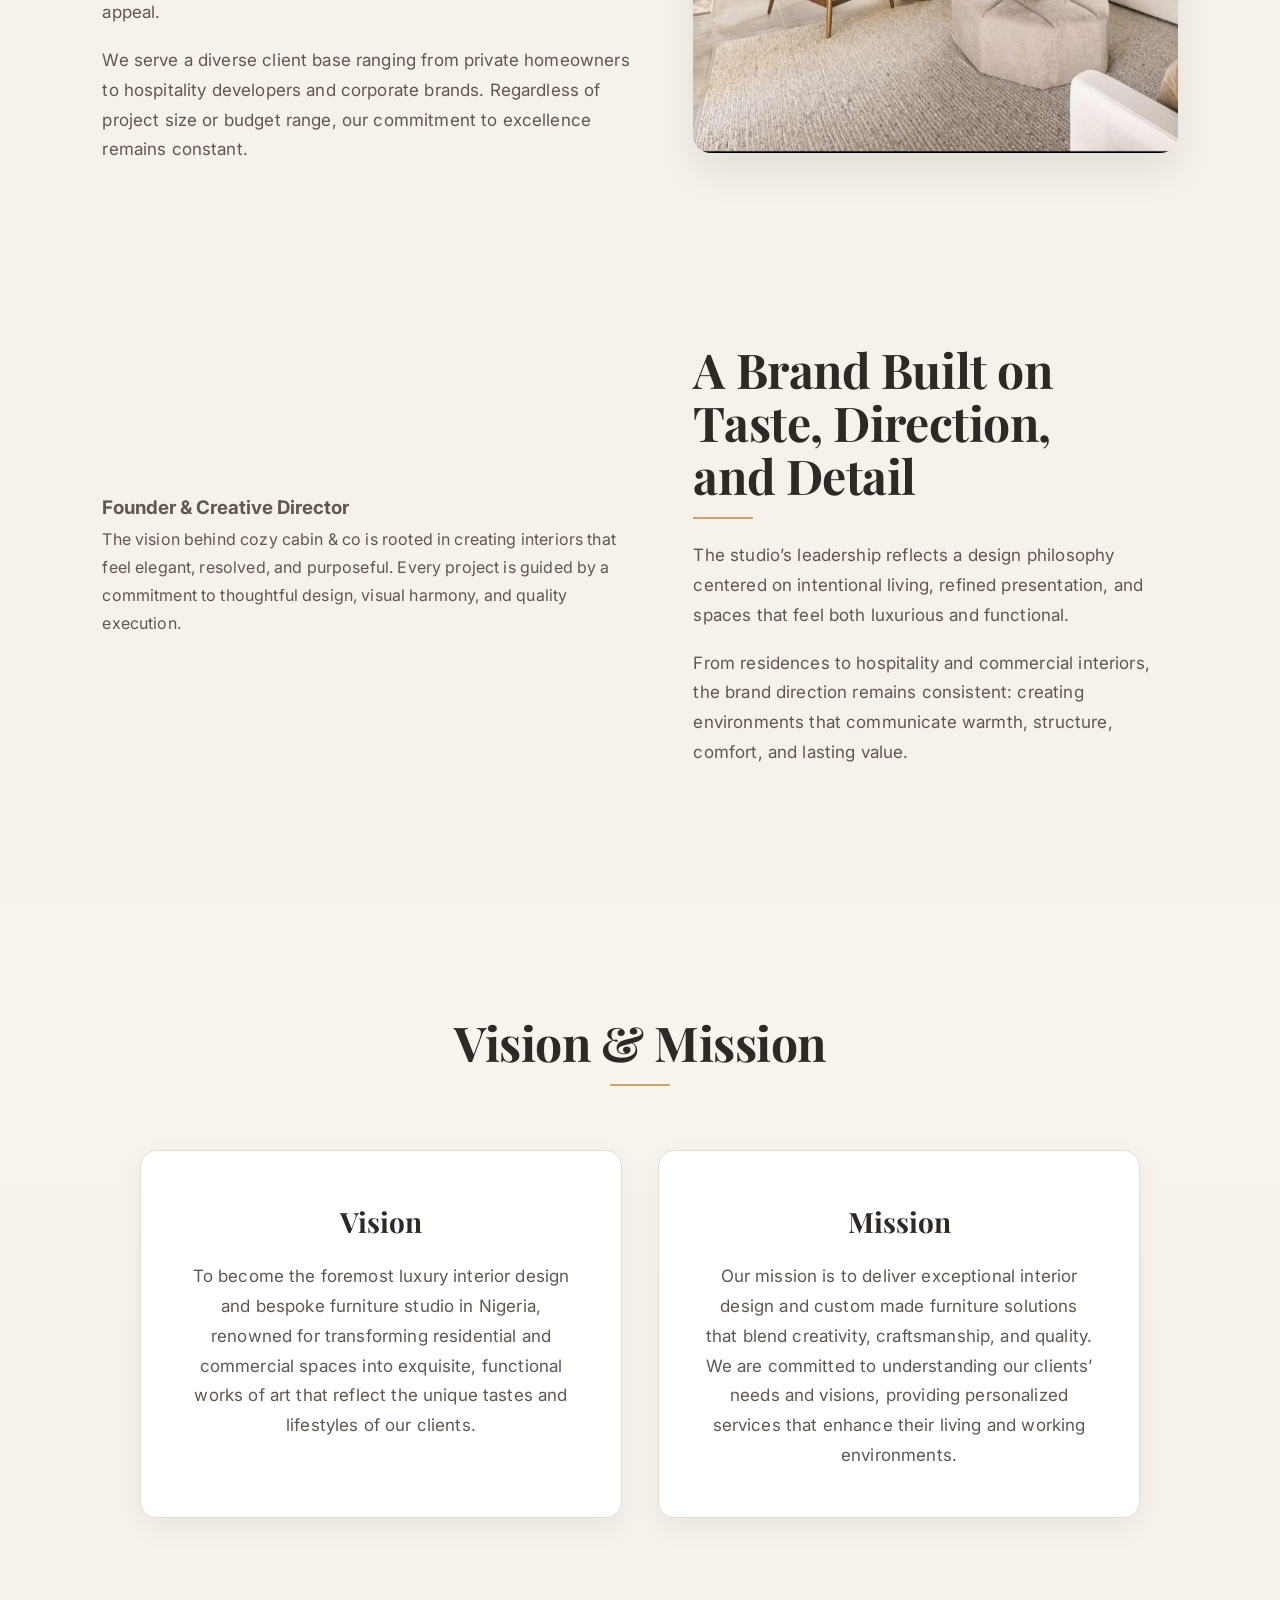
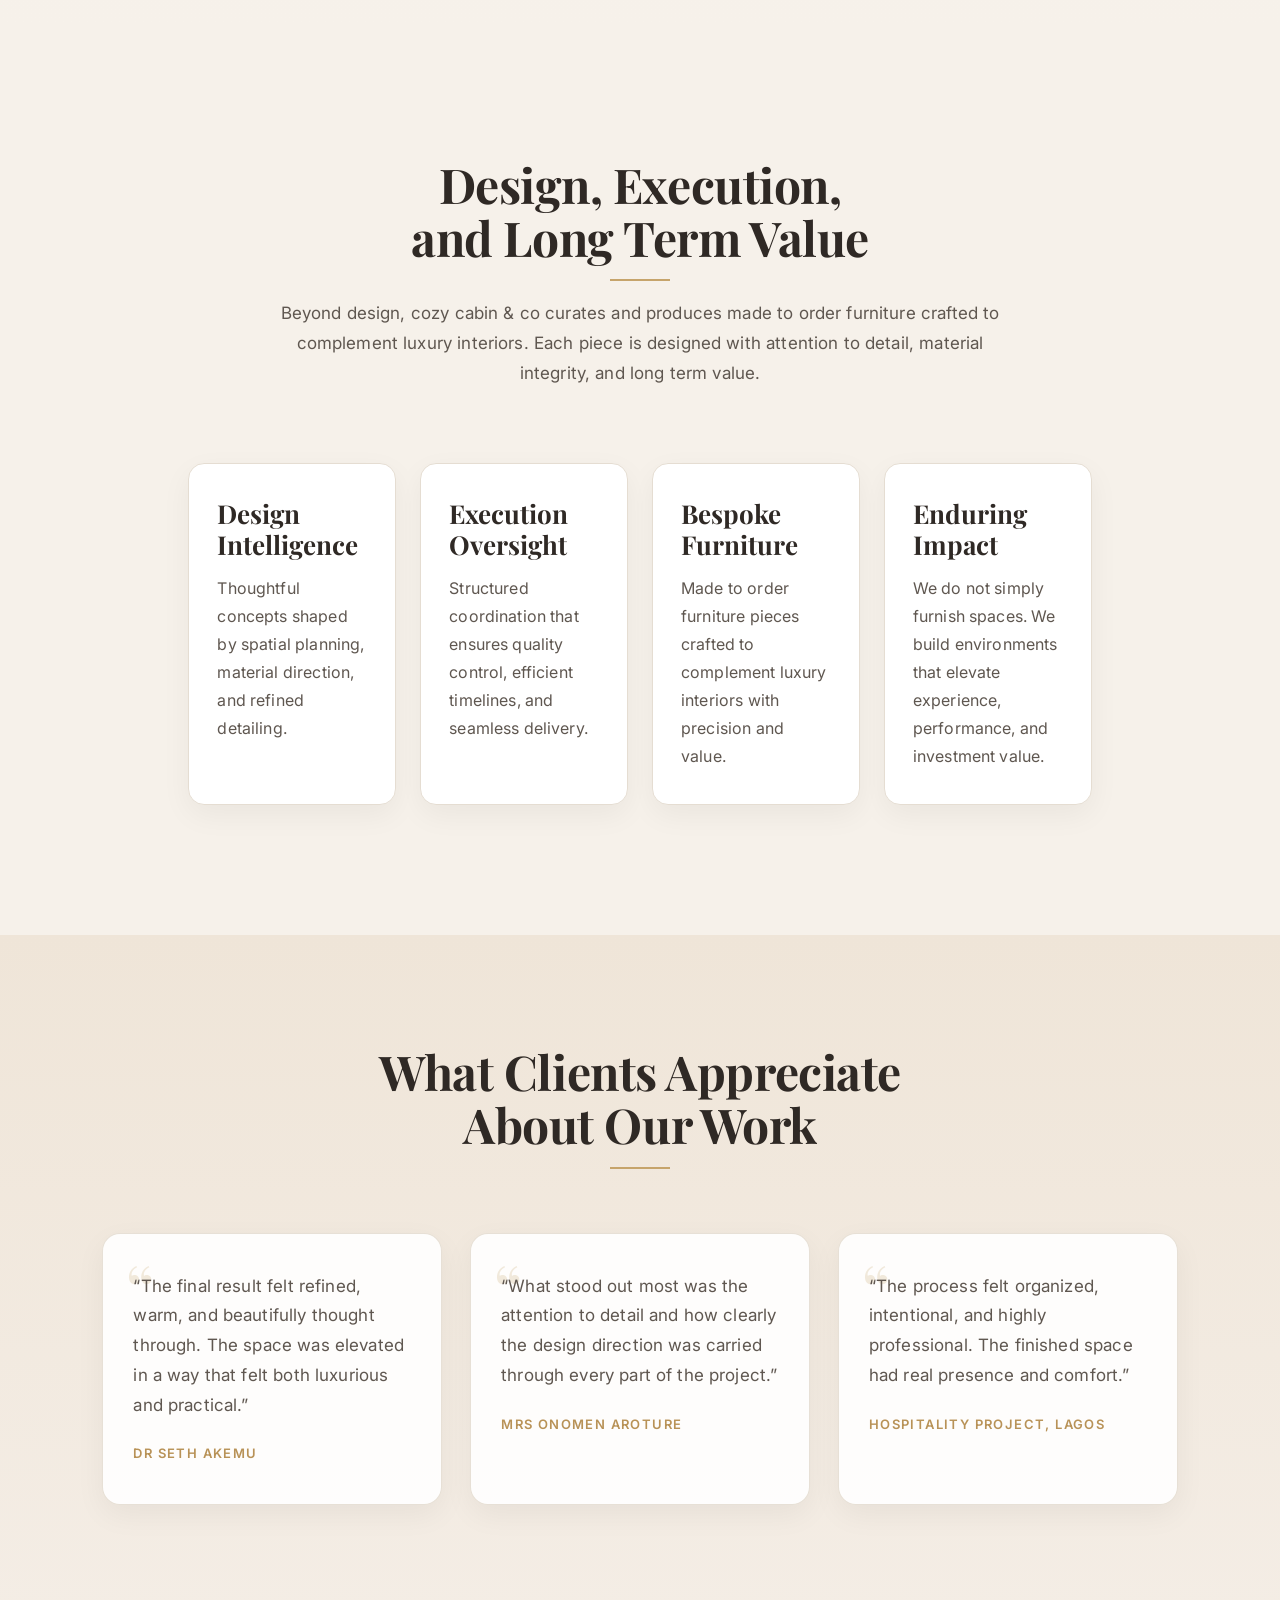
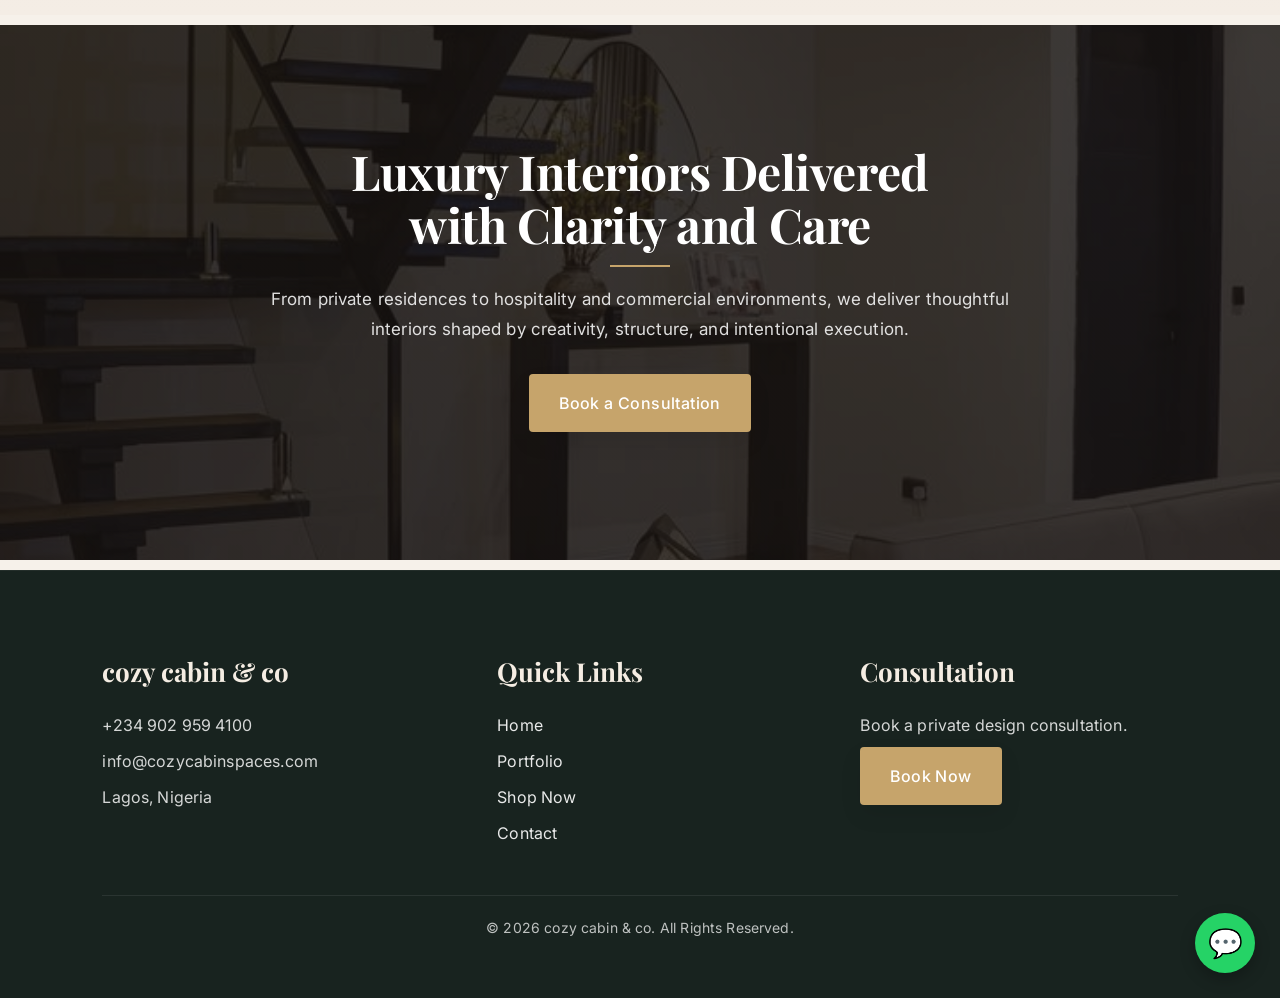
==== commit 31b66abd: "Add files via upload" ====
--- a/about.html
+++ b/about.html
@@ -65,7 +65,7 @@
   </div>
 
   <div class="split-image">
-    <img src="images/portfolio/p3.jpg" alt="Luxury interior experience">
+    <img src="images/about/about-hero.jpg" alt="Luxury interior experience">
   </div>
 </section>
 
--- a/style.css
+++ b/style.css
@@ -132,14 +132,6 @@
   width:100%;
 }
 
-/* HIDE SMALL LABELS */
-
-.hero-subtitle,
-.section-tag,
-.founder-label{
-  display:none;
-}
-
 /* HERO */
 
 .hero{
@@ -148,7 +140,7 @@
   display:flex;
   align-items:center;
   padding:0 8%;
-  background:url("images/portfolio/p1.jpg") center center/cover no-repeat;
+  background:url("images/hero.jpg") center center/cover no-repeat;
   background-attachment:fixed;
   color:var(--white);
 }
@@ -384,60 +376,6 @@
   color:var(--gold-deep);
 }
 
-/* FOUNDER */
-
-.founder-section{
-  align-items:stretch;
-  background:linear-gradient(to bottom, #f7f1e9, #f3ece3);
-  border-top:1px solid var(--line);
-  border-bottom:1px solid var(--line);
-}
-
-.founder-card{
-  display:flex;
-  align-items:center;
-  justify-content:center;
-}
-
-.founder-card-inner{
-  width:100%;
-  background:linear-gradient(to bottom right, #ffffff, #fbf7f2);
-  border:1px solid var(--line);
-  padding:56px 44px;
-  border-radius:18px;
-  box-shadow:var(--shadow-soft);
-  transition:all 0.35s ease;
-}
-
-.founder-card-inner:hover{
-  transform:translateY(-6px);
-  box-shadow:var(--shadow-medium);
-}
-
-.founder-card-inner h3{
-  font-family:'Playfair Display',serif;
-  font-size:34px;
-  line-height:1.18;
-  color:var(--text-dark);
-  margin-bottom:16px;
-  padding-bottom:14px;
-  position:relative;
-}
-
-.founder-card-inner h3::after{
-  content:"";
-  display:block;
-  width:58px;
-  height:2px;
-  background:var(--gold);
-  margin-top:14px;
-}
-
-.founder-card-inner p{
-  font-size:17px;
-  color:var(--text-body);
-}
-
 /* PORTFOLIO + COLLECTION */
 
 .portfolio-preview{
@@ -635,14 +573,6 @@
   padding:40px 8% 90px;
 }
 
-.gallery-grid a{
-  display:block;
-  border-radius:16px;
-  overflow:hidden;
-  position:relative;
-  box-shadow:0 12px 28px rgba(0,0,0,0.06);
-}
-
 .gallery-grid img{
   width:100%;
   height:440px;
@@ -823,7 +753,7 @@
 /* DARK SECTION */
 
 .dark-section{
-  background:linear-gradient(rgba(23,19,17,0.82), rgba(23,19,17,0.82)), url("images/portfolio/p3.jpg") center center/cover no-repeat;
+  background:linear-gradient(rgba(23,19,17,0.82), rgba(23,19,17,0.82)), url("images/portfolio/project-c-cover.jpg") center center/cover no-repeat;
   padding:120px 8%;
   color:var(--white);
   text-align:center;
@@ -936,6 +866,63 @@
   transform:translateY(0);
 }
 
+/* STUDIO VALUES */
+
+.studio-values{
+  padding:110px 8%;
+  background:var(--bg-cream);
+}
+
+.studio-values-grid{
+  display:grid;
+  grid-template-columns:repeat(3,1fr);
+  gap:24px;
+}
+
+.studio-value-card{
+  background:var(--white);
+  border:1px solid var(--line);
+  border-radius:18px;
+  padding:34px 28px;
+  box-shadow:var(--shadow-soft);
+  transition:all 0.35s ease;
+}
+
+.studio-value-card:hover{
+  transform:translateY(-6px);
+  box-shadow:var(--shadow-medium);
+}
+
+.studio-value-card h3{
+  font-family:'Playfair Display',serif;
+  font-size:26px;
+  color:var(--text-dark);
+  margin-bottom:12px;
+}
+
+/* PROJECT INTERACTION */
+
+.project-trigger{
+  cursor:pointer;
+}
+
+.project-galleries{
+  padding:0 8% 110px;
+}
+
+.project-gallery-panel{
+  display:none;
+  padding:40px 0 20px;
+}
+
+.project-gallery-panel.active{
+  display:block;
+}
+
+.project-gallery-panel .section-head{
+  margin-bottom:40px;
+}
+
 /* TABLET */
 
 @media(max-width:1024px){
@@ -947,7 +934,8 @@
   }
 
   .testimonial-grid,
-  .vision-grid{
+  .vision-grid,
+  .studio-values-grid{
     grid-template-columns:1fr;
   }
 
@@ -1023,7 +1011,8 @@
 
   .intro,
   .soft-section,
-  .testimonial-section{
+  .testimonial-section,
+  .studio-values{
     padding:82px 8%;
   }
 
@@ -1031,7 +1020,8 @@
   .section-head h2,
   .split-text h2,
   .dark-section h2,
-  .page-hero h1{
+  .page-hero h1,
+  .gallery-hero h1{
     font-size:40px;
   }
 
@@ -1039,7 +1029,8 @@
   .collection-grid,
   .gallery-grid,
   .footer-grid,
-  .services-grid{
+  .services-grid,
+  .studio-values-grid{
     grid-template-columns:1fr;
   }
 
@@ -1070,15 +1061,11 @@
     text-align:left;
   }
 
-  .founder-card-inner,
   .testimonial-card,
   .service-card,
-  .vision-card{
+  .vision-card,
+  .studio-value-card{
     padding:30px 24px;
-  }
-
-  .gallery-hero h1{
-    font-size:40px;
   }
 
   .gallery-grid{
@@ -1087,6 +1074,10 @@
   }
 
   .gallery-back{
+    padding:0 8% 70px;
+  }
+
+  .project-galleries{
     padding:0 8% 70px;
   }
 }
@@ -1120,296 +1111,4 @@
     font-size:15px;
     line-height:1.7;
   }
-}
-
-  .founder-card-inner,
-  .testimonial-card,
-  .service-card,
-  .vision-card{
-    padding:30px 24px;
-  }
-
-  .founder-editorial {
-  padding: 110px 8%;
-  background: linear-gradient(to bottom, #f7f1e9, #f3ece3);
-  border-top: 1px solid var(--line);
-  border-bottom: 1px solid var(--line);
-}
-
-.founder-editorial-inner {
-  display: grid;
-  grid-template-columns: 1.25fr 0.75fr;
-  gap: 40px;
-  align-items: stretch;
-}
-
-.founder-copy {
-  background: rgba(255,255,255,0.7);
-  border: 1px solid var(--line);
-  border-radius: 18px;
-  padding: 50px 44px;
-  box-shadow: var(--shadow-soft);
-}
-
-.founder-copy h2 {
-  margin-bottom: 16px;
-}
-
-.founder-copy h3 {
-  font-family: 'Playfair Display', serif;
-  font-size: 30px;
-  color: var(--text-dark);
-  margin-bottom: 8px;
-}
-
-.founder-copy p {
-  margin-bottom: 16px;
-}
-
-.founder-accent-card {
-  background: var(--deep);
-  color: var(--white);
-  border-radius: 18px;
-  padding: 42px 34px;
-  display: flex;
-  flex-direction: column;
-  justify-content: center;
-  box-shadow: var(--shadow-medium);
-}
-
-.accent-line {
-  width: 56px;
-  height: 2px;
-  background: var(--gold);
-  display: block;
-  margin-bottom: 22px;
-}
-
-.accent-label {
-  font-size: 12px;
-  letter-spacing: 1.6px;
-  text-transform: uppercase;
-  color: rgba(255,255,255,0.72);
-  margin-bottom: 14px;
-}
-
-.founder-accent-card h4 {
-  font-family: 'Playfair Display', serif;
-  font-size: 30px;
-  line-height: 1.2;
-  color: var(--white);
-}
-
-.studio-values {
-  padding: 110px 8%;
-  background: var(--bg-cream);
-}
-
-.studio-values-grid {
-  display: grid;
-  grid-template-columns: repeat(3, 1fr);
-  gap: 24px;
-}
-
-.studio-value-card {
-  background: var(--white);
-  border: 1px solid var(--line);
-  border-radius: 18px;
-  padding: 34px 28px;
-  box-shadow: var(--shadow-soft);
-  transition: all 0.35s ease;
-}
-
-.studio-value-card:hover {
-  transform: translateY(-6px);
-  box-shadow: var(--shadow-medium);
-}
-
-.studio-value-card h3 {
-  font-family: 'Playfair Display', serif;
-  font-size: 26px;
-  color: var(--text-dark);
-  margin-bottom: 12px;
-}
-
-.project-gallery-section {
-  scroll-margin-top: 110px;
-}
-
-.project-gallery-section .portfolio-grid {
-  margin-top: 18px;
-}
-
-@media (max-width: 992px) {
-  .founder-editorial-inner,
-  .studio-values-grid {
-    grid-template-columns: 1fr;
-  }
-}
-
-@media (max-width: 768px) {
-  .founder-editorial,
-  .studio-values {
-    padding: 82px 8%;
-  }
-
-  .founder-copy,
-  .founder-accent-card,
-  .studio-value-card {
-    padding: 30px 24px;
-  }
-
-  .founder-copy h3,
-  .founder-accent-card h4 {
-    font-size: 26px;
-  }
-}
-
-.founder-editorial {
-  padding: 110px 8%;
-  background: linear-gradient(to bottom, #f7f1e9, #f3ece3);
-  border-top: 1px solid var(--line);
-  border-bottom: 1px solid var(--line);
-}
-
-.founder-editorial-inner {
-  display: grid;
-  grid-template-columns: 1.25fr 0.75fr;
-  gap: 40px;
-  align-items: stretch;
-}
-
-.founder-copy {
-  background: rgba(255,255,255,0.7);
-  border: 1px solid var(--line);
-  border-radius: 18px;
-  padding: 50px 44px;
-  box-shadow: var(--shadow-soft);
-}
-
-.founder-copy h2 {
-  margin-bottom: 16px;
-}
-
-.founder-copy h3 {
-  font-family: 'Playfair Display', serif;
-  font-size: 30px;
-  color: var(--text-dark);
-  margin-bottom: 8px;
-}
-
-.founder-copy p {
-  margin-bottom: 16px;
-}
-
-.founder-accent-card {
-  background: var(--deep);
-  color: var(--white);
-  border-radius: 18px;
-  padding: 42px 34px;
-  display: flex;
-  flex-direction: column;
-  justify-content: center;
-  box-shadow: var(--shadow-medium);
-}
-
-.accent-line {
-  width: 56px;
-  height: 2px;
-  background: var(--gold);
-  display: block;
-  margin-bottom: 22px;
-}
-
-.accent-label {
-  font-size: 12px;
-  letter-spacing: 1.6px;
-  text-transform: uppercase;
-  color: rgba(255,255,255,0.72);
-  margin-bottom: 14px;
-}
-
-.founder-accent-card h4 {
-  font-family: 'Playfair Display', serif;
-  font-size: 30px;
-  line-height: 1.2;
-  color: var(--white);
-}
-
-.studio-values {
-  padding: 110px 8%;
-  background: var(--bg-cream);
-}
-
-.studio-values-grid {
-  display: grid;
-  grid-template-columns: repeat(3, 1fr);
-  gap: 24px;
-}
-
-.studio-value-card {
-  background: var(--white);
-  border: 1px solid var(--line);
-  border-radius: 18px;
-  padding: 34px 28px;
-  box-shadow: var(--shadow-soft);
-  transition: all 0.35s ease;
-}
-
-.studio-value-card:hover {
-  transform: translateY(-6px);
-  box-shadow: var(--shadow-medium);
-}
-
-.studio-value-card h3 {
-  font-family: 'Playfair Display', serif;
-  font-size: 26px;
-  color: var(--text-dark);
-  margin-bottom: 12px;
-}
-
-.project-trigger {
-  cursor: pointer;
-}
-
-.project-galleries {
-  padding: 0 8% 110px;
-}
-
-.project-gallery-panel {
-  display: none;
-  padding: 40px 0 20px;
-}
-
-.project-gallery-panel.active {
-  display: block;
-}
-
-.project-gallery-panel .section-head {
-  margin-bottom: 40px;
-}
-
-@media (max-width: 992px) {
-  .founder-editorial-inner,
-  .studio-values-grid {
-    grid-template-columns: 1fr;
-  }
-}
-
-@media (max-width: 768px) {
-  .founder-editorial,
-  .studio-values {
-    padding: 82px 8%;
-  }
-
-  .founder-copy,
-  .founder-accent-card,
-  .studio-value-card {
-    padding: 30px 24px;
-  }
-
-  .founder-copy h3,
-  .founder-accent-card h4 {
-    font-size: 26px;
-  }
 }
